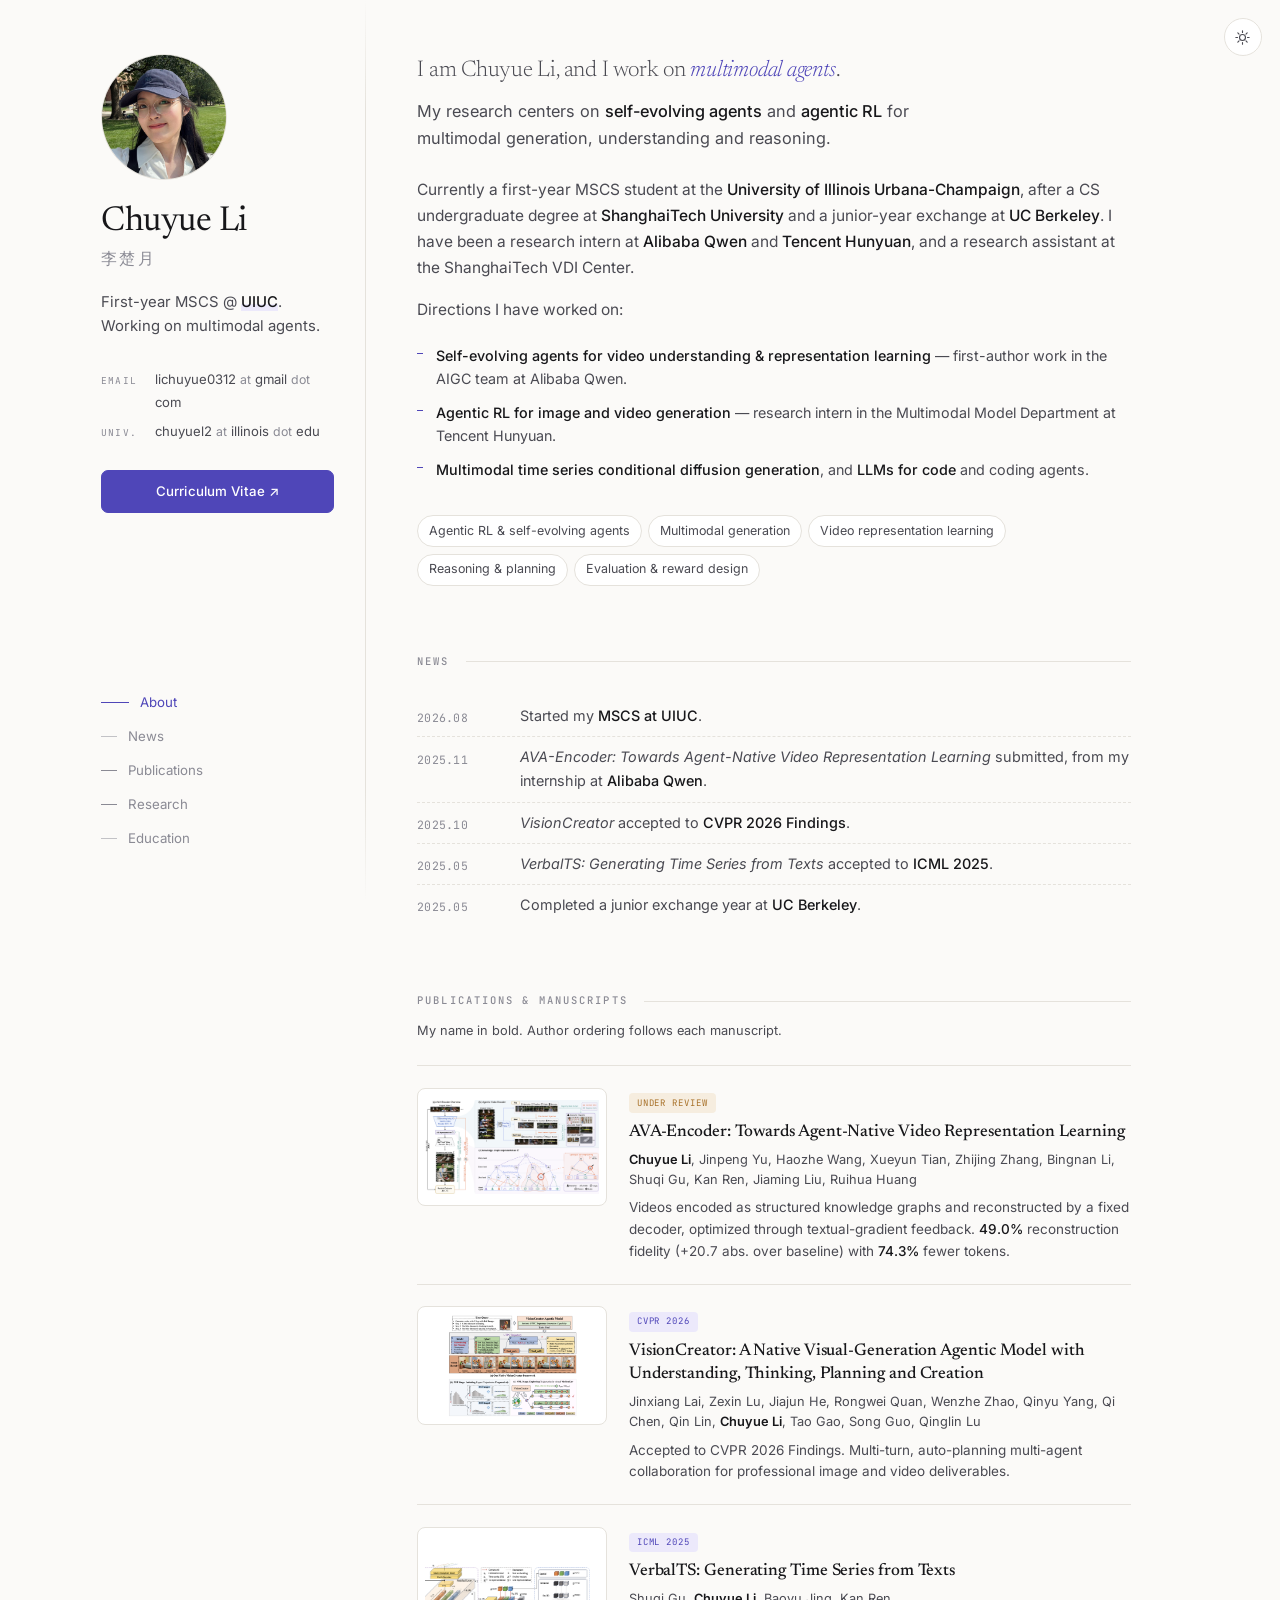
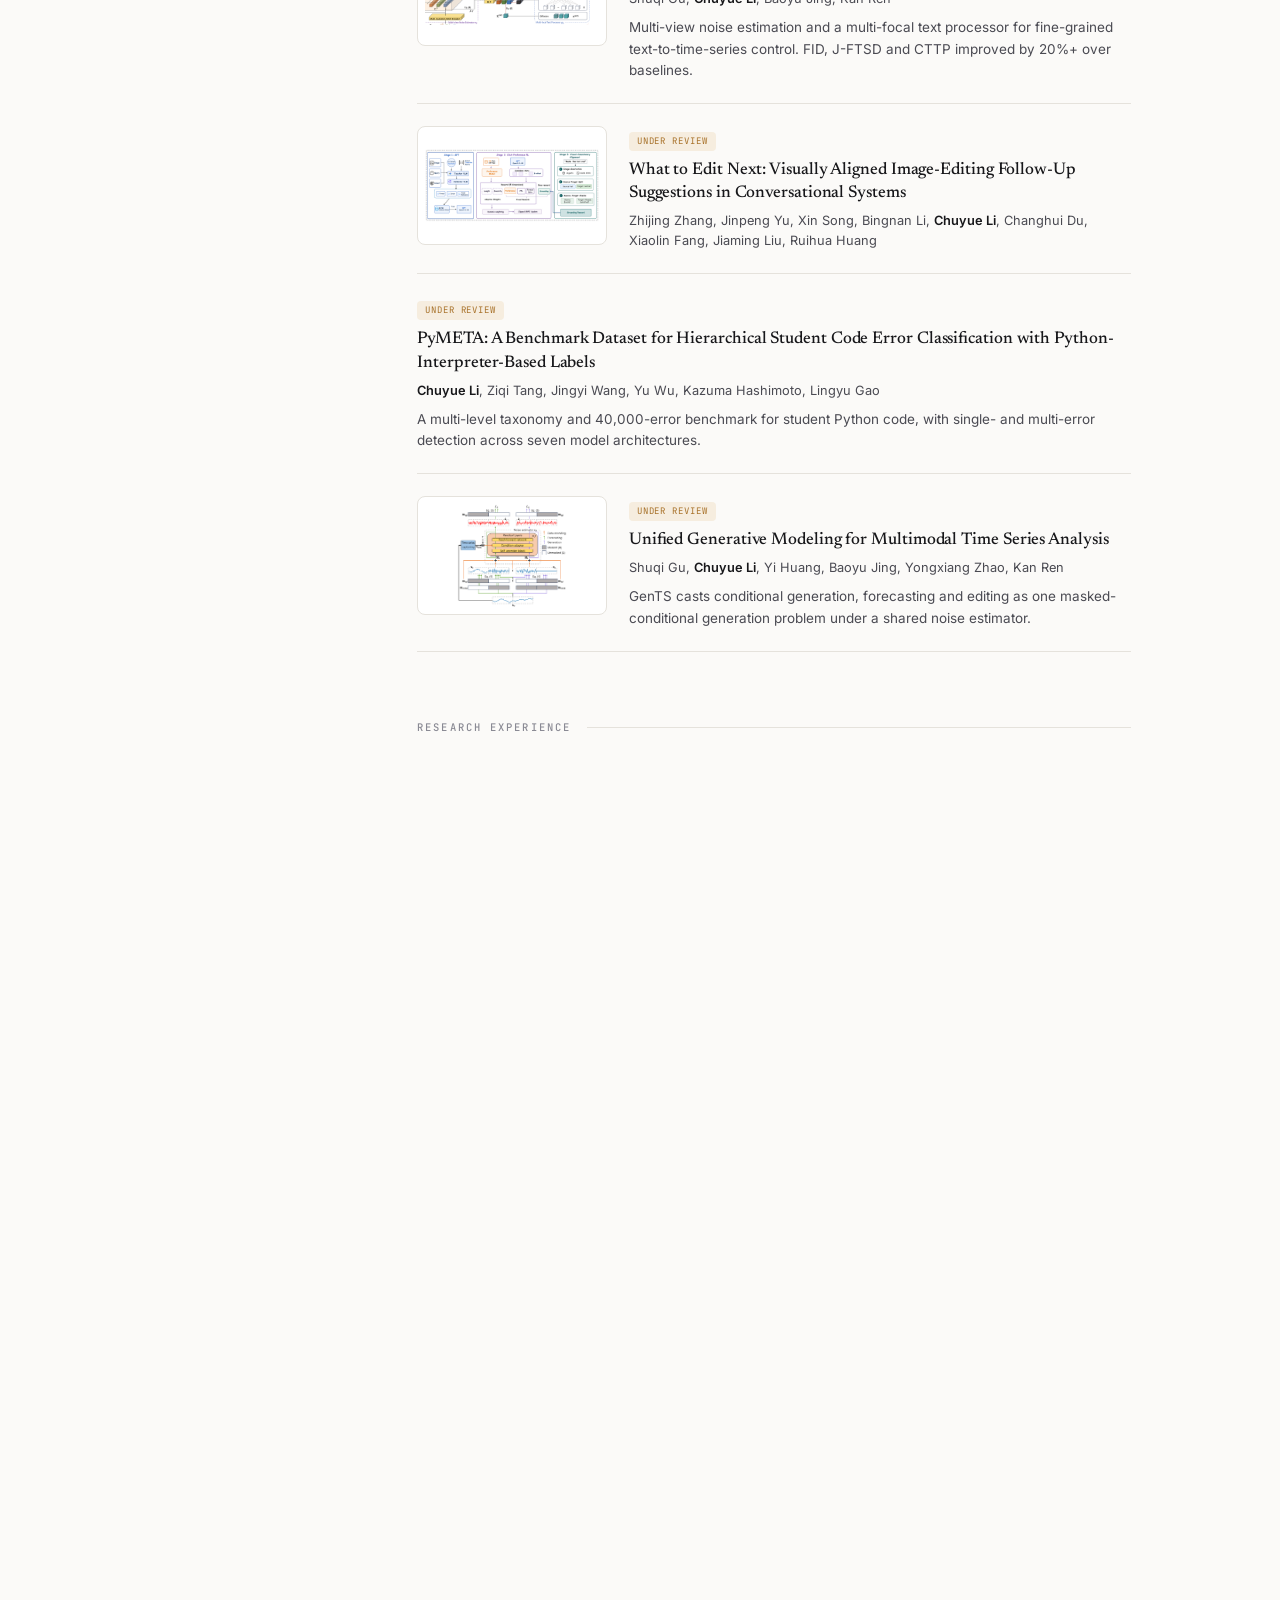
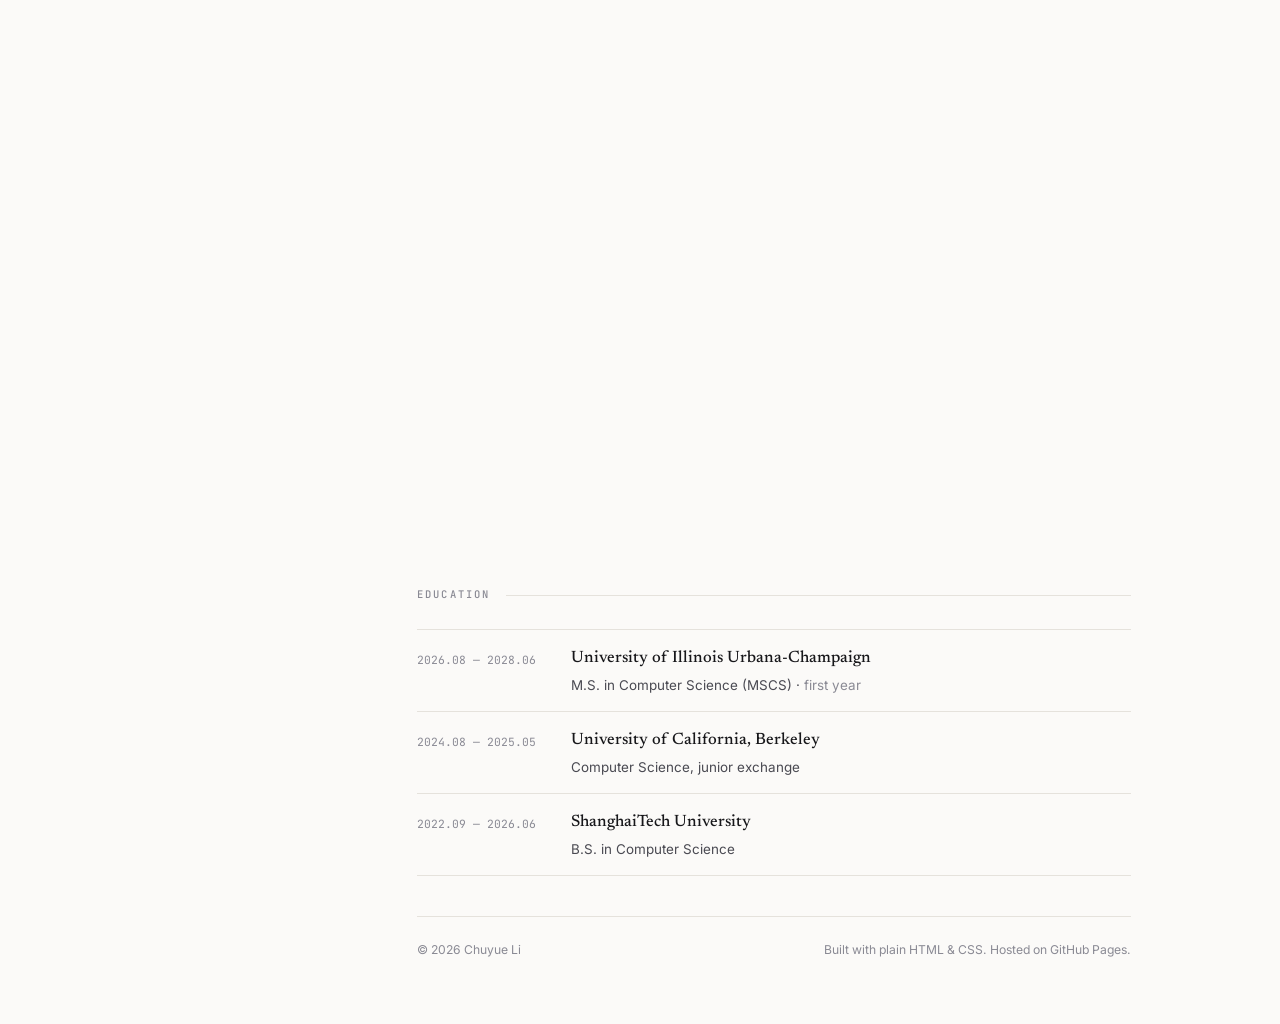
==== index.html @ 5140da46 "Reword research summary; rebuild CV without phone number" ====
<!DOCTYPE html>
<html lang="en">
<head>
<meta charset="utf-8">
<meta name="viewport" content="width=device-width, initial-scale=1">
<title>Chuyue Li</title>
<meta name="description" content="Chuyue Li — first-year MSCS at UIUC, working on multimodal agents, self-evolving agents and agentic RL.">
<meta name="author" content="Chuyue Li">
<meta property="og:title" content="Chuyue Li">
<meta property="og:description" content="First-year MSCS at UIUC. Working on multimodal agents.">
<meta property="og:type" content="website">
<link rel="preconnect" href="https://fonts.googleapis.com">
<link rel="preconnect" href="https://fonts.gstatic.com" crossorigin>
<link href="https://fonts.googleapis.com/css2?family=Newsreader:ital,opsz,wght@0,6..72,300..600;1,6..72,300..500&family=Inter:wght@300;400;500;600&family=JetBrains+Mono:wght@400;500&display=swap" rel="stylesheet">
<link rel="stylesheet" href="assets/css/style.css">
<link rel="icon" href="data:image/svg+xml,<svg xmlns='http://www.w3.org/2000/svg' viewBox='0 0 100 100'><text y='.9em' font-size='90'>◆</text></svg>">
</head>
<body>

<a class="skip" href="#main">Skip to content</a>

<button id="themeToggle" class="theme-toggle" aria-label="Toggle color theme">
  <svg viewBox="0 0 24 24" class="i-sun" aria-hidden="true"><circle cx="12" cy="12" r="4.2"/><g stroke-linecap="round"><path d="M12 2.6v2.4M12 19v2.4M21.4 12H19M5 12H2.6M18.6 5.4l-1.7 1.7M7.1 16.9l-1.7 1.7M18.6 18.6l-1.7-1.7M7.1 7.1L5.4 5.4"/></g></svg>
  <svg viewBox="0 0 24 24" class="i-moon" aria-hidden="true"><path d="M20 14.4A8.4 8.4 0 0 1 9.6 4a8.4 8.4 0 1 0 10.4 10.4z"/></svg>
</button>

<div class="shell">

  <aside class="rail">
    <div class="rail-inner">

      <div class="portrait">
        <img src="assets/img/profile.jpg" alt="Chuyue Li" width="126" height="126">
      </div>

      <h1 class="name">Chuyue&nbsp;Li</h1>
      <p class="latin">李楚月</p>

      <p class="tagline">
        First-year MSCS @ <span class="hl">UIUC</span>.<br>
        Working on multimodal agents.
      </p>

      <ul class="contact">
        <li><span class="k">Email</span><span class="v">lichuyue0312 <em>at</em> gmail <em>dot</em> com</span></li>
        <li><span class="k">Univ.</span><span class="v">chuyuel2 <em>at</em> illinois <em>dot</em> edu</span></li>
      </ul>

      <div class="links">
        <a class="btn" href="assets/files/ChuyueLi_CV.pdf" target="_blank" rel="noopener">Curriculum Vitae ↗</a>
      </div>

      <nav class="nav" aria-label="Section navigation">
        <a href="#about"><i></i>About</a>
        <a href="#news"><i></i>News</a>
        <a href="#publications"><i></i>Publications</a>
        <a href="#experience"><i></i>Research</a>
        <a href="#education"><i></i>Education</a>
      </nav>

    </div>
  </aside>

  <main id="main" class="main">

    <section id="about" class="sec">
      <p class="lede">
        I am Chuyue Li, and I work on <em>multimodal agents</em>.
      </p>
      <p class="lede-sub">
        My research centers on <strong>self-evolving agents</strong> and <strong>agentic RL</strong>
        for multimodal generation, understanding and reasoning.
      </p>
      <p>
        Currently a first-year MSCS student at the <strong>University of Illinois Urbana-Champaign</strong>,
        after a CS undergraduate degree at <strong>ShanghaiTech University</strong> and a
        junior-year exchange at <strong>UC Berkeley</strong>. I have been a research intern at
        <strong>Alibaba Qwen</strong> and <strong>Tencent Hunyuan</strong>, and a research assistant
        at the ShanghaiTech VDI Center.
      </p>
      <p>Directions I have worked on:</p>
      <ul class="past">
        <li>
          <strong>Self-evolving agents for video understanding &amp; representation learning</strong>
          — first-author work in the AIGC team at Alibaba Qwen.
        </li>
        <li>
          <strong>Agentic RL for image and video generation</strong>
          — research intern in the Multimodal Model Department at Tencent Hunyuan.
        </li>
        <li>
          <strong>Multimodal time series conditional diffusion generation</strong>, and
          <strong>LLMs for code</strong> and coding agents.
        </li>
      </ul>

      <ul class="interests">
        <li>Agentic RL &amp; self-evolving agents</li>
        <li>Multimodal generation</li>
        <li>Video representation learning</li>
        <li>Reasoning &amp; planning</li>
        <li>Evaluation &amp; reward design</li>
      </ul>
    </section>

    <section id="news" class="sec">
      <h2 class="sec-title"><span>News</span></h2>
      <ul class="news">
        <li><time>2026.08</time><p>Started my <strong>MSCS at UIUC</strong>.</p></li>
        <li><time>2025.11</time><p><em>AVA-Encoder: Towards Agent-Native Video Representation Learning</em> submitted, from my internship at <strong>Alibaba Qwen</strong>.</p></li>
        <li><time>2025.10</time><p><em>VisionCreator</em> accepted to <strong>CVPR 2026 Findings</strong>.</p></li>
        <li><time>2025.05</time><p><em>VerbalTS: Generating Time Series from Texts</em> accepted to <strong>ICML 2025</strong>.</p></li>
        <li><time>2025.05</time><p>Completed a junior exchange year at <strong>UC Berkeley</strong>.</p></li>
      </ul>
    </section>

    <section id="publications" class="sec">
      <h2 class="sec-title"><span>Publications &amp; Manuscripts</span></h2>
      <p class="sec-note">My name in bold. Author ordering follows each manuscript.</p>

      <ol class="pubs">

        <li class="pub">
          <div class="pub-fig">
            <img src="assets/img/pubs/ava-encoder.png" alt="" loading="lazy">
          </div>
          <div class="pub-body">
            <span class="pub-tag pending">Under review</span>
            <h3>AVA-Encoder: Towards Agent-Native Video Representation Learning</h3>
            <p class="authors"><b>Chuyue Li</b>, Jinpeng Yu, Haozhe Wang, Xueyun Tian, Zhijing Zhang, Bingnan Li, Shuqi Gu, Kan Ren, Jiaming Liu, Ruihua Huang</p>
            <p class="pub-note">Videos encoded as structured knowledge graphs and reconstructed by a fixed decoder, optimized through textual-gradient feedback. <strong>49.0%</strong> reconstruction fidelity (+20.7 abs. over baseline) with <strong>74.3%</strong> fewer tokens.</p>
          </div>
        </li>

        <li class="pub">
          <div class="pub-fig">
            <img src="assets/img/pubs/visioncreator.png" alt="" loading="lazy">
          </div>
          <div class="pub-body">
            <span class="pub-tag accepted">CVPR 2026</span>
            <h3>VisionCreator: A Native Visual-Generation Agentic Model with Understanding, Thinking, Planning and Creation</h3>
            <p class="authors">Jinxiang Lai, Zexin Lu, Jiajun He, Rongwei Quan, Wenzhe Zhao, Qinyu Yang, Qi Chen, Qin Lin, <b>Chuyue Li</b>, Tao Gao, Song Guo, Qinglin Lu</p>
            <p class="pub-note">Accepted to CVPR 2026 Findings. Multi-turn, auto-planning multi-agent collaboration for professional image and video deliverables.</p>
          </div>
        </li>

        <li class="pub">
          <div class="pub-fig">
            <img src="assets/img/pubs/verbalts.png" alt="" loading="lazy">
          </div>
          <div class="pub-body">
            <span class="pub-tag accepted">ICML 2025</span>
            <h3>VerbalTS: Generating Time Series from Texts</h3>
            <p class="authors">Shuqi Gu, <b>Chuyue Li</b>, Baoyu Jing, Kan Ren</p>
            <p class="pub-note">Multi-view noise estimation and a multi-focal text processor for fine-grained text-to-time-series control. FID, J-FTSD and CTTP improved by 20%+ over baselines.</p>
          </div>
        </li>

        <li class="pub">
          <div class="pub-fig">
            <img src="assets/img/pubs/what-to-edit-next.png" alt="" loading="lazy">
          </div>
          <div class="pub-body">
            <span class="pub-tag pending">Under review</span>
            <h3>What to Edit Next: Visually Aligned Image-Editing Follow-Up Suggestions in Conversational Systems</h3>
            <p class="authors">Zhijing Zhang, Jinpeng Yu, Xin Song, Bingnan Li, <b>Chuyue Li</b>, Changhui Du, Xiaolin Fang, Jiaming Liu, Ruihua Huang</p>
          </div>
        </li>

        <li class="pub no-fig">
          <div class="pub-body">
            <span class="pub-tag pending">Under review</span>
            <h3>PyMETA: A Benchmark Dataset for Hierarchical Student Code Error Classification with Python-Interpreter-Based Labels</h3>
            <p class="authors"><b>Chuyue Li</b>, Ziqi Tang, Jingyi Wang, Yu Wu, Kazuma Hashimoto, Lingyu Gao</p>
            <p class="pub-note">A multi-level taxonomy and 40,000-error benchmark for student Python code, with single- and multi-error detection across seven model architectures.</p>
          </div>
        </li>

        <li class="pub">
          <div class="pub-fig">
            <img src="assets/img/pubs/gents.png" alt="" loading="lazy">
          </div>
          <div class="pub-body">
            <span class="pub-tag pending">Under review</span>
            <h3>Unified Generative Modeling for Multimodal Time Series Analysis</h3>
            <p class="authors">Shuqi Gu, <b>Chuyue Li</b>, Yi Huang, Baoyu Jing, Yongxiang Zhao, Kan Ren</p>
            <p class="pub-note">GenTS casts conditional generation, forecasting and editing as one masked-conditional generation problem under a shared noise estimator.</p>
          </div>
        </li>

      </ol>
    </section>

    <section id="experience" class="sec">
      <h2 class="sec-title"><span>Research Experience</span></h2>

      <ol class="timeline">

        <li class="item">
          <div class="item-meta">
            <span class="date">2025.06 — 2025.11</span>
            <span class="place">Alibaba Qwen</span>
            <span class="role">Research Intern</span>
          </div>
          <div class="item-body">
            <h3>Self-Evolving Agent for Video Understanding and Representation Learning</h3>
            <p class="sub">Visual Technology Dept., AIGC Team · Mentors: Jingpeng Yu, Jiaming Liu</p>
            <ul>
              <li>Pioneered <strong>agentic video auto-encoding</strong>: videos are represented as a structured knowledge graph, encoded by an agent and reconstructed by a fixed decoder, with the whole system optimized by textual-gradient feedback on reconstruction consistency.</li>
              <li>Designed a <strong>hierarchical agentic encoder</strong> and a dual-loop optimizer — an outer loop with an anti-forgetting gate for transferable encoding policies, an inner loop with an anti-degradation gate for test-time KG refinement.</li>
              <li>Reached SOTA reconstruction fidelity (49.0%, +20.7 absolute); the self-learned policy beat the human-tuned one (45.8% vs. 44.4%) while cutting tokens by 74.3% (shot) and 70.1% (keyframe).</li>
            </ul>
          </div>
        </li>

        <li class="item">
          <div class="item-meta">
            <span class="date">2025.06 — 2025.11</span>
            <span class="place">Tencent Hunyuan</span>
            <span class="role">Research Intern</span>
          </div>
          <div class="item-body">
            <h3>Multi-level Auto-Planning Interactive Visual Generative Agent</h3>
            <p class="sub">Multimodal Model Dept., Visual Agent Team · Mentor: Rongwei Quan</p>
            <ul>
              <li>Built a multi-turn interactive, auto-planning, multi-agent collaboration system producing professional-grade image and video deliverables.</li>
              <li>Implemented intent recognition, hierarchical planning, multimodal understanding, self-reflection, multimodal deep search, RAG and fine-grained selection among similar tools.</li>
              <li>Independently led the <strong>automatic evaluation system and reward design</strong> for long-trajectory planning, tool invocation and non-verifiable visual outputs.</li>
            </ul>
          </div>
        </li>

        <li class="item">
          <div class="item-meta">
            <span class="date">2025.02 — 2025.08</span>
            <span class="place">Circle Cat Research</span>
            <span class="role">Research Intern</span>
          </div>
          <div class="item-body">
            <h3>LLMs for Multi-level Coding Error Classification</h3>
            <p class="sub">Supervisors: Kazuma Hashimoto, Lingyu Gao</p>
            <ul>
              <li>Designed a fine-grained, multi-level taxonomy of Python error types for web-based online compilers, and built a benchmark over <strong>40,000 real-world errors</strong> covering single- and multi-error cases.</li>
              <li>Improved multi-level detection through fine-tuning and prompting, leveraging real error patterns and unstructured debugging logs.</li>
              <li>Analyzed bias, capability limits and confidence across seven model architectures under increasing error granularity.</li>
            </ul>
          </div>
        </li>

        <li class="item">
          <div class="item-meta">
            <span class="date">2024.06 — 2025.03</span>
            <span class="place">ShanghaiTech · VDI Center</span>
            <span class="role">Research Assistant</span>
          </div>
          <div class="item-body">
            <h3>Multimodal Time Series Conditional Generation from Unstructured Text</h3>
            <p class="sub">Supervisor: Kan Ren · <em>ICML 2025</em></p>
            <ul>
              <li>Designed a framework for finer-grained cross-modal semantic alignment and control when generating time series from unstructured text.</li>
              <li>Built a multi-view noise estimator (temporal, spatial, diffusion) and a multi-focal text processor with learnable anchor vectors and reprogramming-based alignment.</li>
              <li>Proposed the CTTP model and score; improved FID, J-FTSD and CTTP by 20%+ over baselines.</li>
            </ul>
          </div>
        </li>

        <li class="item">
          <div class="item-meta">
            <span class="date">2025.01 — 2025.05</span>
            <span class="place">ShanghaiTech · VDI Center</span>
            <span class="role">Research Assistant</span>
          </div>
          <div class="item-body">
            <h3>Unified Model for Multimodal Time Series Generation, Prediction and Editing</h3>
            <p class="sub">Supervisor: Kan Ren</p>
            <ul>
              <li>Proposed <strong>GenTS</strong>, unifying conditional generation, forecasting and editing as a single masked-conditional generation problem.</li>
              <li>Designed a unified noise estimator for cross-task generative capability and adaptive multimodal modeling.</li>
              <li>Introduced domain-agnostic automated time series captioning from statistical and morphological features, addressing the scarcity of paired multimodal data.</li>
            </ul>
          </div>
        </li>

      </ol>
    </section>

    <section id="education" class="sec">
      <h2 class="sec-title"><span>Education</span></h2>
      <ul class="edu">
        <li>
          <div class="edu-when">2026.08 — 2028.06</div>
          <div class="edu-what">
            <h3>University of Illinois Urbana-Champaign</h3>
            <p>M.S. in Computer Science (MSCS) · <span class="muted">first year</span></p>
          </div>
        </li>
        <li>
          <div class="edu-when">2024.08 — 2025.05</div>
          <div class="edu-what">
            <h3>University of California, Berkeley</h3>
            <p>Computer Science, junior exchange</p>
          </div>
        </li>
        <li>
          <div class="edu-when">2022.09 — 2026.06</div>
          <div class="edu-what">
            <h3>ShanghaiTech University</h3>
            <p>B.S. in Computer Science</p>
          </div>
        </li>
      </ul>
    </section>

    <footer class="foot">
      <p>© <span id="year">2026</span> Chuyue Li</p>
      <p class="foot-note">Built with plain HTML &amp; CSS. Hosted on GitHub Pages.</p>
    </footer>

  </main>
</div>

<script src="assets/js/main.js"></script>
</body>
</html>
---- assets/css/style.css ----
:root{
  --paper:      #fbfaf8;
  --paper-2:    #f4f2ee;
  --card:       #ffffff;
  --ink:        #17171a;
  --ink-2:      #4a4a52;
  --ink-3:      #8a8a94;
  --line:       #e5e2dc;
  --accent:     #4f46b8;
  --accent-2:   #6f66d6;
  --accent-soft:#ece9fb;
  --amber:      #a8722a;
  --amber-soft: #f6eddf;

  --serif: "Newsreader", ui-serif, Georgia, "Times New Roman", serif;
  --sans:  "Inter", -apple-system, BlinkMacSystemFont, "Segoe UI", Helvetica, Arial, sans-serif;
  --mono:  "JetBrains Mono", ui-monospace, SFMono-Regular, Menlo, monospace;

  --rail-w: 316px;
  --pad:    clamp(1.4rem, 4vw, 3.6rem);
  --maxw:   720px;
}

html[data-theme="dark"]{
  --paper:      #101013;
  --paper-2:    #17171b;
  --card:       #17171b;
  --ink:        #eceaf2;
  --ink-2:      #a7a5b2;
  --ink-3:      #6e6c7a;
  --line:       #26262e;
  --accent:     #9d95f5;
  --accent-2:   #b4adfa;
  --accent-soft:#1e1b33;
  --amber:      #d9a464;
  --amber-soft: #2a2118;
}

*,*::before,*::after{ box-sizing:border-box; }

html{ scroll-behavior:smooth; scroll-padding-top:2rem; }
@media (prefers-reduced-motion:reduce){ html{scroll-behavior:auto;} }

body{
  margin:0;
  background:var(--paper);
  color:var(--ink);
  font-family:var(--sans);
  font-size:15.5px;
  line-height:1.68;
  -webkit-font-smoothing:antialiased;
  font-feature-settings:"kern","liga";
  transition:background .35s ease, color .35s ease;
}

a{ color:inherit; text-decoration:none; }

.skip{
  position:absolute; left:-9999px; top:0; padding:.6rem 1rem;
  background:var(--accent); color:#fff; z-index:99;
}
.skip:focus{ left:0; }

::selection{ background:var(--accent); color:#fff; }

.theme-toggle{
  position:fixed; top:1.15rem; right:1.15rem; z-index:50;
  width:38px; height:38px; padding:0;
  display:grid; place-items:center;
  border:1px solid var(--line); border-radius:50%;
  background:var(--card); color:var(--ink-2);
  cursor:pointer;
  transition:border-color .2s, color .2s, transform .2s;
}
.theme-toggle:hover{ color:var(--accent); border-color:var(--accent); transform:rotate(-15deg); }
.theme-toggle svg{ width:17px; height:17px; fill:none; stroke:currentColor; stroke-width:1.6; }
.theme-toggle .i-moon{ display:none; }
html[data-theme="dark"] .theme-toggle .i-sun{ display:none; }
html[data-theme="dark"] .theme-toggle .i-moon{ display:block; }

.shell{
  display:grid;
  grid-template-columns:var(--rail-w) minmax(0,1fr);
  max-width:1180px;
  margin:0 auto;
}

.rail{ position:relative; }
.rail-inner{
  position:sticky; top:0;
  padding:clamp(2.6rem,6vh,4.4rem) 2rem clamp(2rem,5vh,3rem) var(--pad);
  min-height:100vh;
  display:flex; flex-direction:column;
}
.rail-inner::after{
  content:""; position:absolute; top:0; right:0; width:1px; height:100%;
  background:linear-gradient(180deg,transparent,var(--line) 12%,var(--line) 88%,transparent);
}

.main{
  padding:clamp(2.6rem,6vh,4.4rem) var(--pad) 4rem clamp(1.8rem,4vw,3.2rem);
  max-width:calc(var(--maxw) + 6rem);
}

.portrait{
  width:126px; height:126px; border-radius:50%;
  background:var(--paper-2);
  border:1px solid var(--line);
  display:grid; place-items:center;
  overflow:hidden;
  margin-bottom:1.5rem;
  position:relative;
}
.portrait::before{
  content:""; position:absolute; inset:-1px; border-radius:50%;
  background:conic-gradient(from 210deg, var(--accent-soft), transparent 45%, var(--amber-soft) 70%, transparent);
  opacity:.75;
}
.portrait img{ width:100%; height:100%; object-fit:cover; position:relative; z-index:2; }
.portrait-hint{
  position:relative; z-index:2;
  font-family:var(--mono); font-size:10px; letter-spacing:.16em;
  text-transform:uppercase; color:var(--ink-3);
}

.name{
  font-family:var(--serif);
  font-weight:400;
  font-size:2.15rem;
  line-height:1.1;
  letter-spacing:-.015em;
  margin:0;
}
.latin{
  font-family:var(--serif);
  font-size:1rem; color:var(--ink-3);
  margin:.3rem 0 1.1rem;
  letter-spacing:.14em;
}
.tagline{
  margin:0 0 1.6rem;
  font-size:.93rem; line-height:1.6; color:var(--ink-2);
}
.hl{ color:var(--ink); font-weight:500; box-shadow:inset 0 -.45em 0 var(--accent-soft); }

.contact{ list-style:none; margin:0 0 1.5rem; padding:0; font-size:.82rem; }
.contact li{ display:flex; gap:.6rem; align-items:baseline; padding:.22rem 0; }
.contact .k{
  font-family:var(--mono); font-size:9.5px; letter-spacing:.12em;
  text-transform:uppercase; color:var(--ink-3);
  min-width:44px; flex:none;
}
.contact a{ color:var(--ink-2); border-bottom:1px solid transparent; word-break:break-all; }
.contact a:hover{ color:var(--accent); border-color:var(--accent); }
.contact .v{ color:var(--ink-2); }
.contact .v em{ font-style:normal; color:var(--ink-3); font-size:.94em; }

.links{ margin-bottom:2.2rem; }
.btn{
  display:block; text-align:center;
  padding:.6rem 1rem; border-radius:7px;
  font-size:.83rem; font-weight:500; letter-spacing:.01em;
  background:var(--accent); color:#fff;
  border:1px solid var(--accent);
  transition:background .2s, transform .2s, box-shadow .2s;
}
html[data-theme="dark"] .btn{ color:#14121f; }
.btn:hover{ background:var(--accent-2); border-color:var(--accent-2); transform:translateY(-1px); }
.btn-row{ display:grid; grid-template-columns:1fr 1fr; gap:.5rem; margin-top:.5rem; }
.btn.ghost{
  background:transparent; color:var(--ink-2);
  border:1px solid var(--line);
}
.btn.ghost:hover{ color:var(--accent); border-color:var(--accent); background:transparent; }

.nav{ display:flex; flex-direction:column; gap:.05rem; margin-top:auto; }
.nav a{
  display:flex; align-items:center; gap:.7rem;
  padding:.34rem 0;
  font-size:.83rem; color:var(--ink-3);
  transition:color .2s;
}
.nav i{
  display:block; width:16px; height:1px; flex:none;
  background:var(--ink-3); opacity:.5;
  transition:width .25s ease, background .2s, opacity .2s;
}
.nav a:hover{ color:var(--ink); }
.nav a.active{ color:var(--accent); }
.nav a.active i{ width:28px; background:var(--accent); opacity:1; }

.sec{ margin-bottom:4.2rem; }
.sec:last-of-type{ margin-bottom:2.5rem; }

.sec-title{
  font-family:var(--mono);
  font-size:10.5px; font-weight:500;
  letter-spacing:.2em; text-transform:uppercase;
  color:var(--ink-3);
  margin:0 0 1.6rem;
  display:flex; align-items:center; gap:1rem;
}
.sec-title::after{
  content:""; flex:1; height:1px; background:var(--line);
}
.sec-note{ font-size:.8rem; color:var(--ink-3); margin:-1rem 0 1.5rem; }

.lede{
  font-family:var(--serif);
  font-size:1.42rem; line-height:1.5; font-weight:300;
  letter-spacing:-.01em;
  margin:0 0 1.5rem;
  color:var(--ink);
}
.lede em{ font-style:italic; color:var(--accent); }

.lede-sub{
  font-size:1.02rem; line-height:1.62;
  margin:-.85rem 0 1.6rem;
  color:var(--ink-2);
  max-width:34em;
}
.lede-sub strong{ color:var(--ink); font-weight:500; }

.past{ list-style:none; margin:.4rem 0 0; padding:0; }
.past li{
  position:relative;
  padding:.34rem 0 .34rem 1.15rem;
  font-size:.895rem; line-height:1.62; color:var(--ink-2);
}
.past li::before{
  content:""; position:absolute; left:0; top:1.02em;
  width:6px; height:1px; background:var(--accent);
}
.past strong{ color:var(--ink); font-weight:500; }

.main p{ color:var(--ink-2); }
.main p strong{ color:var(--ink); font-weight:500; }
.main a:not(.btn){ color:var(--accent); border-bottom:1px solid transparent; }
.main a:not(.btn):hover{ border-color:var(--accent); }

.interests{
  list-style:none; padding:0; margin:1.8rem 0 0;
  display:flex; flex-wrap:wrap; gap:.4rem;
}
.interests li{
  font-size:.78rem; color:var(--ink-2);
  padding:.28rem .68rem;
  border:1px solid var(--line); border-radius:100px;
  background:var(--card);
}

.news{ list-style:none; margin:0; padding:0; }
.news li{
  display:grid; grid-template-columns:5.4rem 1fr;
  gap:1rem; padding:.5rem 0;
  border-bottom:1px dashed var(--line);
}
.news li:last-child{ border-bottom:0; }
.news time{
  font-family:var(--mono); font-size:.72rem; color:var(--ink-3);
  padding-top:.28rem; letter-spacing:.02em;
}
.news p{ margin:0; font-size:.9rem; }

.pubs{ list-style:none; margin:0; padding:0; }
.pub{
  display:grid; grid-template-columns:190px minmax(0,1fr); gap:1.35rem;
  align-items:start;
  padding:1.35rem 0;
  border-top:1px solid var(--line);
}
.pub:last-child{ border-bottom:1px solid var(--line); }
.pub.no-fig{ grid-template-columns:1fr; }

.pub-fig{
  aspect-ratio:16/10;
  border-radius:8px;
  overflow:hidden;
  background:#fff;
  border:1px solid var(--line);
  padding:7px;
}
.pub-fig img{
  width:100%; height:100%;
  object-fit:contain;
  display:block;
}

.pub-tag{
  display:inline-block;
  font-family:var(--mono); font-size:9px; line-height:1;
  letter-spacing:.1em; text-transform:uppercase;
  padding:.32rem .5rem; border-radius:4px;
  margin-bottom:.5rem;
}
.pub-tag.accepted{ background:var(--accent-soft); color:var(--accent); }
.pub-tag.pending{ background:var(--amber-soft);  color:var(--amber);  }

.pub h3{
  font-family:var(--serif);
  font-size:1.06rem; font-weight:500; line-height:1.38;
  margin:0 0 .35rem; color:var(--ink);
  letter-spacing:-.005em;
}
.authors{ margin:0; font-size:.8rem; color:var(--ink-3); line-height:1.55; }
.authors b{ color:var(--ink); font-weight:600; }
.pub-note{ margin:.5rem 0 0; font-size:.845rem; line-height:1.6; }

.timeline{ list-style:none; margin:0; padding:0; }
.item{
  position:relative;
  padding:0 0 2.2rem 1.5rem;
  border-left:1px solid var(--line);
}
.item:last-child{ padding-bottom:.4rem; border-left-color:transparent; }
.item::before{
  content:""; position:absolute; left:-4.5px; top:.5rem;
  width:8px; height:8px; border-radius:50%;
  background:var(--paper); border:1.5px solid var(--accent);
}
.item-meta{ display:flex; flex-wrap:wrap; align-items:baseline; gap:.55rem; margin-bottom:.35rem; }
.item-meta .date{
  font-family:var(--mono); font-size:.7rem; color:var(--ink-3); letter-spacing:.02em;
}
.item-meta .place{ font-size:.86rem; font-weight:600; color:var(--ink); }
.item-meta .role{
  font-size:.68rem; letter-spacing:.06em; text-transform:uppercase;
  color:var(--accent); background:var(--accent-soft);
  padding:.1rem .45rem; border-radius:4px;
}
.item h3{
  font-family:var(--serif); font-weight:500;
  font-size:1.02rem; line-height:1.4; margin:0 0 .2rem; color:var(--ink);
}
.item .sub{ margin:0 0 .6rem; font-size:.78rem; color:var(--ink-3); }
.item ul{ margin:0; padding-left:1.05rem; }
.item li{ font-size:.855rem; color:var(--ink-2); margin-bottom:.4rem; line-height:1.62; }
.item li::marker{ color:var(--ink-3); }

.edu{ list-style:none; margin:0; padding:0; }
.edu li{
  display:grid; grid-template-columns:8.6rem 1fr; gap:1rem;
  padding:.9rem 0; border-bottom:1px solid var(--line);
}
.edu li:first-child{ border-top:1px solid var(--line); }
.edu-when{ font-family:var(--mono); font-size:.71rem; color:var(--ink-3); padding-top:.32rem; }
.edu-what h3{
  font-family:var(--serif); font-weight:500; font-size:1.03rem;
  margin:0 0 .12rem; color:var(--ink);
}
.edu-what p{ margin:0; font-size:.84rem; }
.muted{ color:var(--ink-3); }

.skills{ display:grid; gap:1.4rem; }
.skill-group h3{
  font-family:var(--mono); font-size:9.5px; font-weight:500;
  letter-spacing:.16em; text-transform:uppercase;
  color:var(--ink-3); margin:0 0 .55rem;
}
.chips{ display:flex; flex-wrap:wrap; gap:.35rem; margin:0; }
.chips span{
  font-size:.775rem; color:var(--ink-2);
  padding:.2rem .58rem; border-radius:5px;
  background:var(--paper-2); border:1px solid var(--line);
}

.foot{
  border-top:1px solid var(--line);
  padding-top:1.4rem;
  display:flex; justify-content:space-between; flex-wrap:wrap; gap:.5rem;
}
.foot p{ margin:0; font-size:.76rem; color:var(--ink-3); }

@media (max-width:900px){
  .shell{ grid-template-columns:1fr; }
  .pub{ grid-template-columns:160px minmax(0,1fr); gap:1.1rem; }
  .rail-inner{
    position:static; min-height:0;
    padding:3.2rem var(--pad) 1.8rem;
  }
  .rail-inner::after{
    top:auto; bottom:0; right:auto; left:var(--pad);
    width:calc(100% - 2*var(--pad)); height:1px;
    background:var(--line);
  }
  .main{ padding:2.4rem var(--pad) 3rem; max-width:none; }
  .nav{ flex-direction:row; flex-wrap:wrap; gap:.2rem 1.1rem; margin-top:1.6rem; }
  .nav i{ display:none; }
  .nav a.active{ text-decoration:underline; text-underline-offset:4px; }
  .links{ margin-bottom:0; }
  .btn{ display:inline-block; }
  .name{ font-size:2rem; }
}

@media (max-width:540px){
  .news li{ grid-template-columns:1fr; gap:.1rem; }
  .news time{ padding-top:0; }
  .pub{ grid-template-columns:1fr; gap:.85rem; }
  .pub-fig{ aspect-ratio:16/8; }
  .edu li{ grid-template-columns:1fr; gap:.15rem; }
  .edu-when{ padding-top:0; }
  .lede{ font-size:1.22rem; }
}

@media print{
  .theme-toggle,.nav,.links,.skip{ display:none; }
  .shell{ display:block; }
  body{ background:#fff; color:#000; }
}
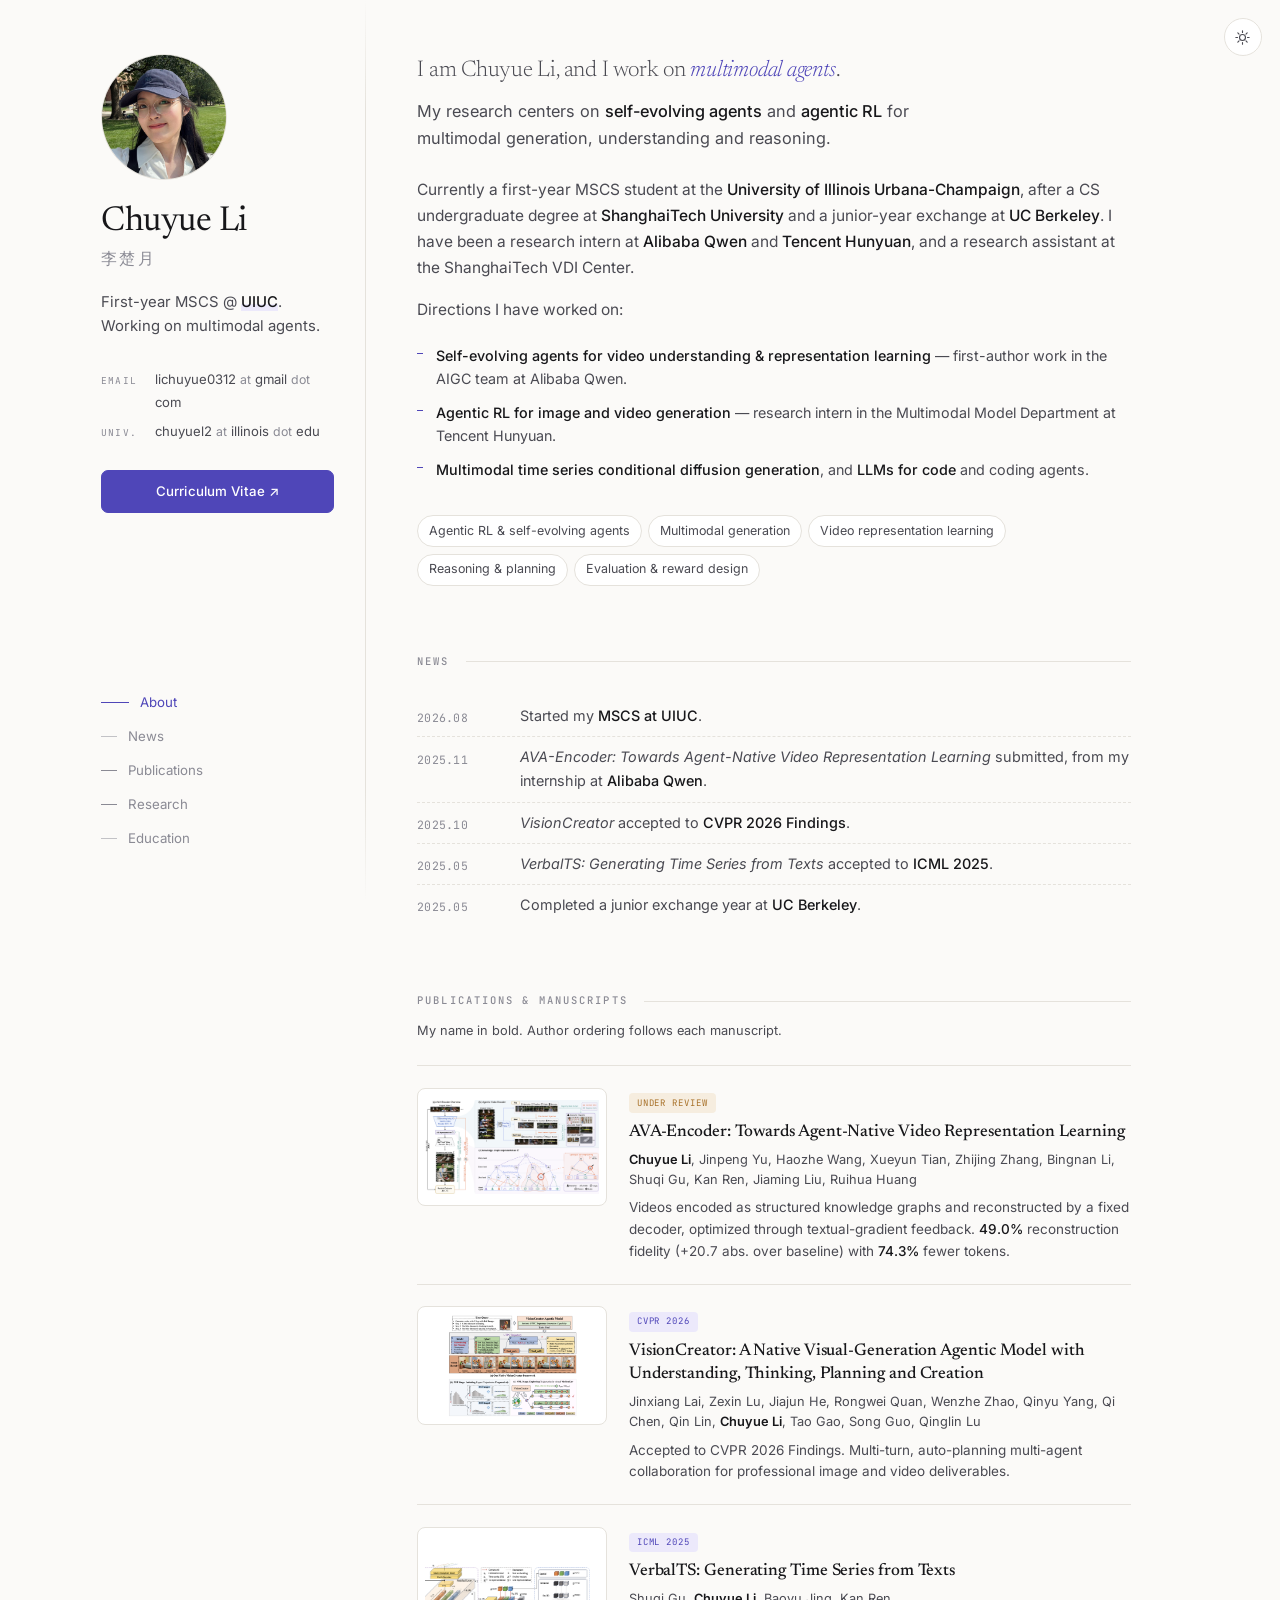
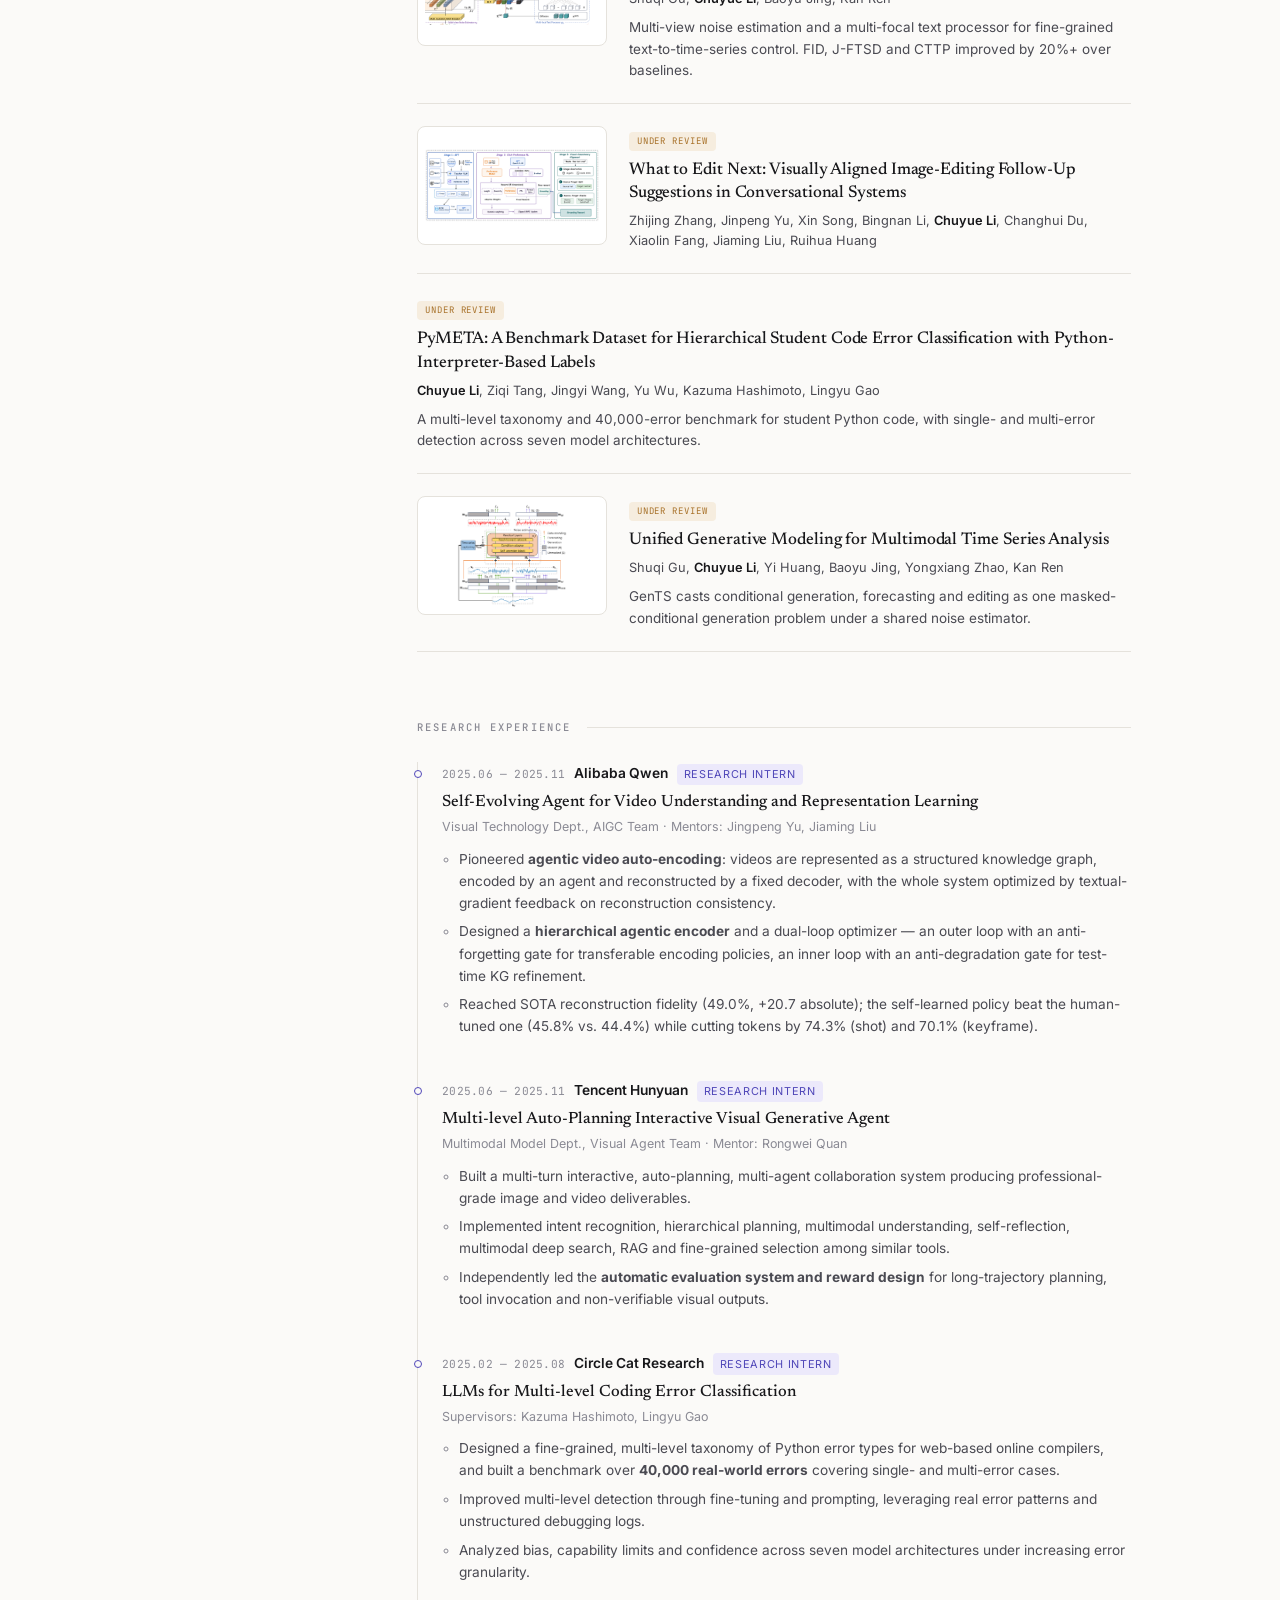
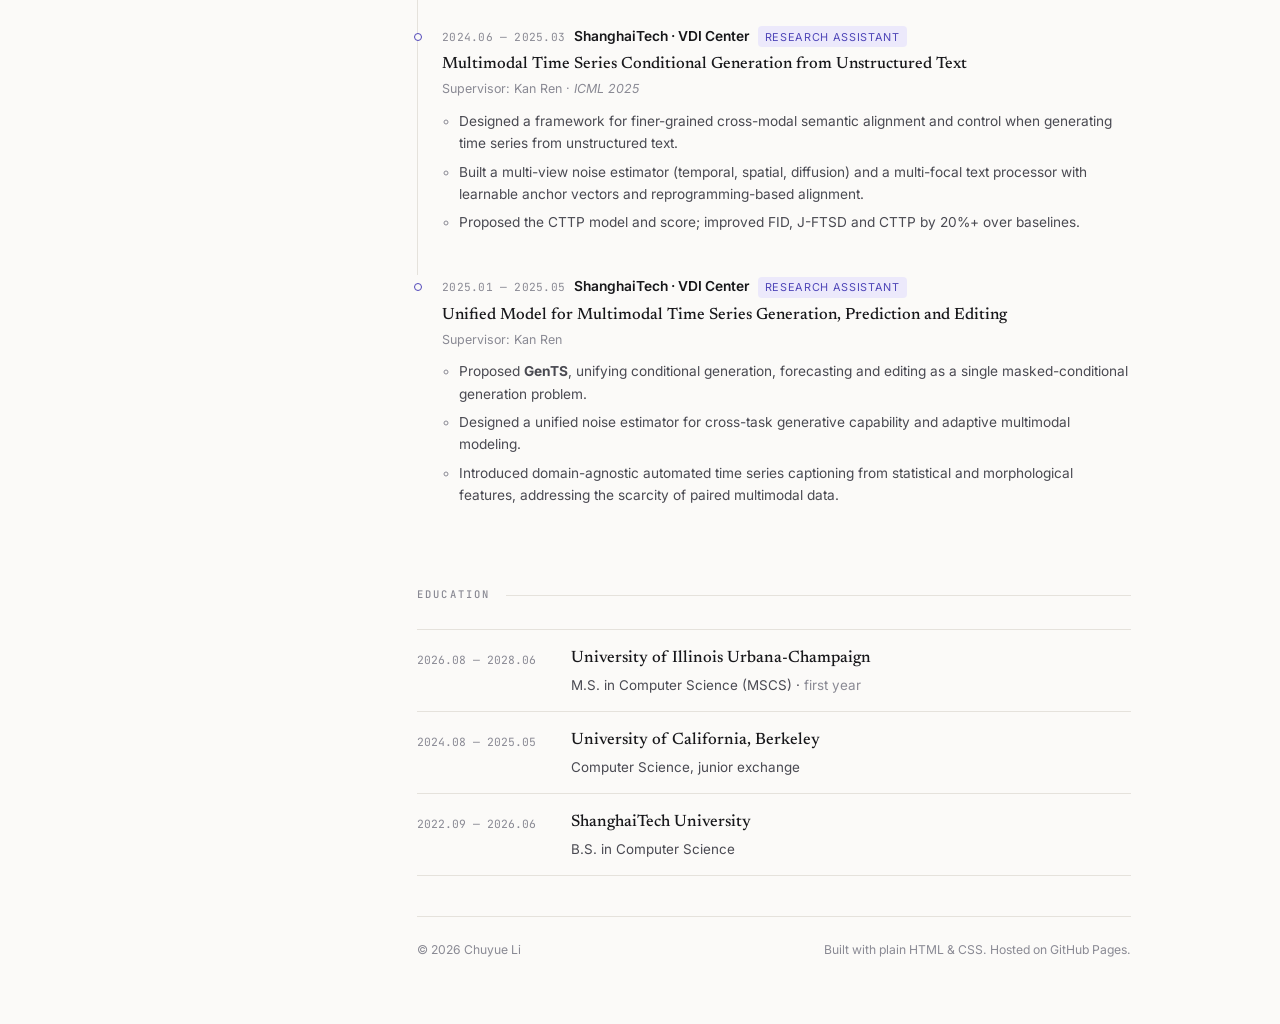
==== commit 8eac2079: "Add canonical URL, structured data and sitemap for search indexing Co-Authored-By: Claude Opus 5 (1M" ====
--- a/index.html
+++ b/index.html
@@ -3,12 +3,31 @@
 <head>
 <meta charset="utf-8">
 <meta name="viewport" content="width=device-width, initial-scale=1">
-<title>Chuyue Li</title>
+<title>Chuyue Li (李楚月) · UIUC</title>
 <meta name="description" content="Chuyue Li — first-year MSCS at UIUC, working on multimodal agents, self-evolving agents and agentic RL.">
 <meta name="author" content="Chuyue Li">
 <meta property="og:title" content="Chuyue Li">
 <meta property="og:description" content="First-year MSCS at UIUC. Working on multimodal agents.">
 <meta property="og:type" content="website">
+<meta property="og:url" content="https://hbdyw.github.io/Chuyue_Li/">
+<meta property="og:image" content="https://hbdyw.github.io/Chuyue_Li/assets/img/profile.jpg">
+<link rel="canonical" href="https://hbdyw.github.io/Chuyue_Li/">
+<script type="application/ld+json">
+{
+  "@context": "https://schema.org",
+  "@type": "Person",
+  "name": "Chuyue Li",
+  "alternateName": "李楚月",
+  "url": "https://hbdyw.github.io/Chuyue_Li/",
+  "image": "https://hbdyw.github.io/Chuyue_Li/assets/img/profile.jpg",
+  "affiliation": { "@type": "CollegeOrUniversity", "name": "University of Illinois Urbana-Champaign" },
+  "alumniOf": [
+    { "@type": "CollegeOrUniversity", "name": "ShanghaiTech University" },
+    { "@type": "CollegeOrUniversity", "name": "University of California, Berkeley" }
+  ],
+  "knowsAbout": ["Multimodal agents", "Self-evolving agents", "Agentic reinforcement learning", "Multimodal generation"]
+}
+</script>
 <link rel="preconnect" href="https://fonts.googleapis.com">
 <link rel="preconnect" href="https://fonts.gstatic.com" crossorigin>
 <link href="https://fonts.googleapis.com/css2?family=Newsreader:ital,opsz,wght@0,6..72,300..600;1,6..72,300..500&family=Inter:wght@300;400;500;600&family=JetBrains+Mono:wght@400;500&display=swap" rel="stylesheet">
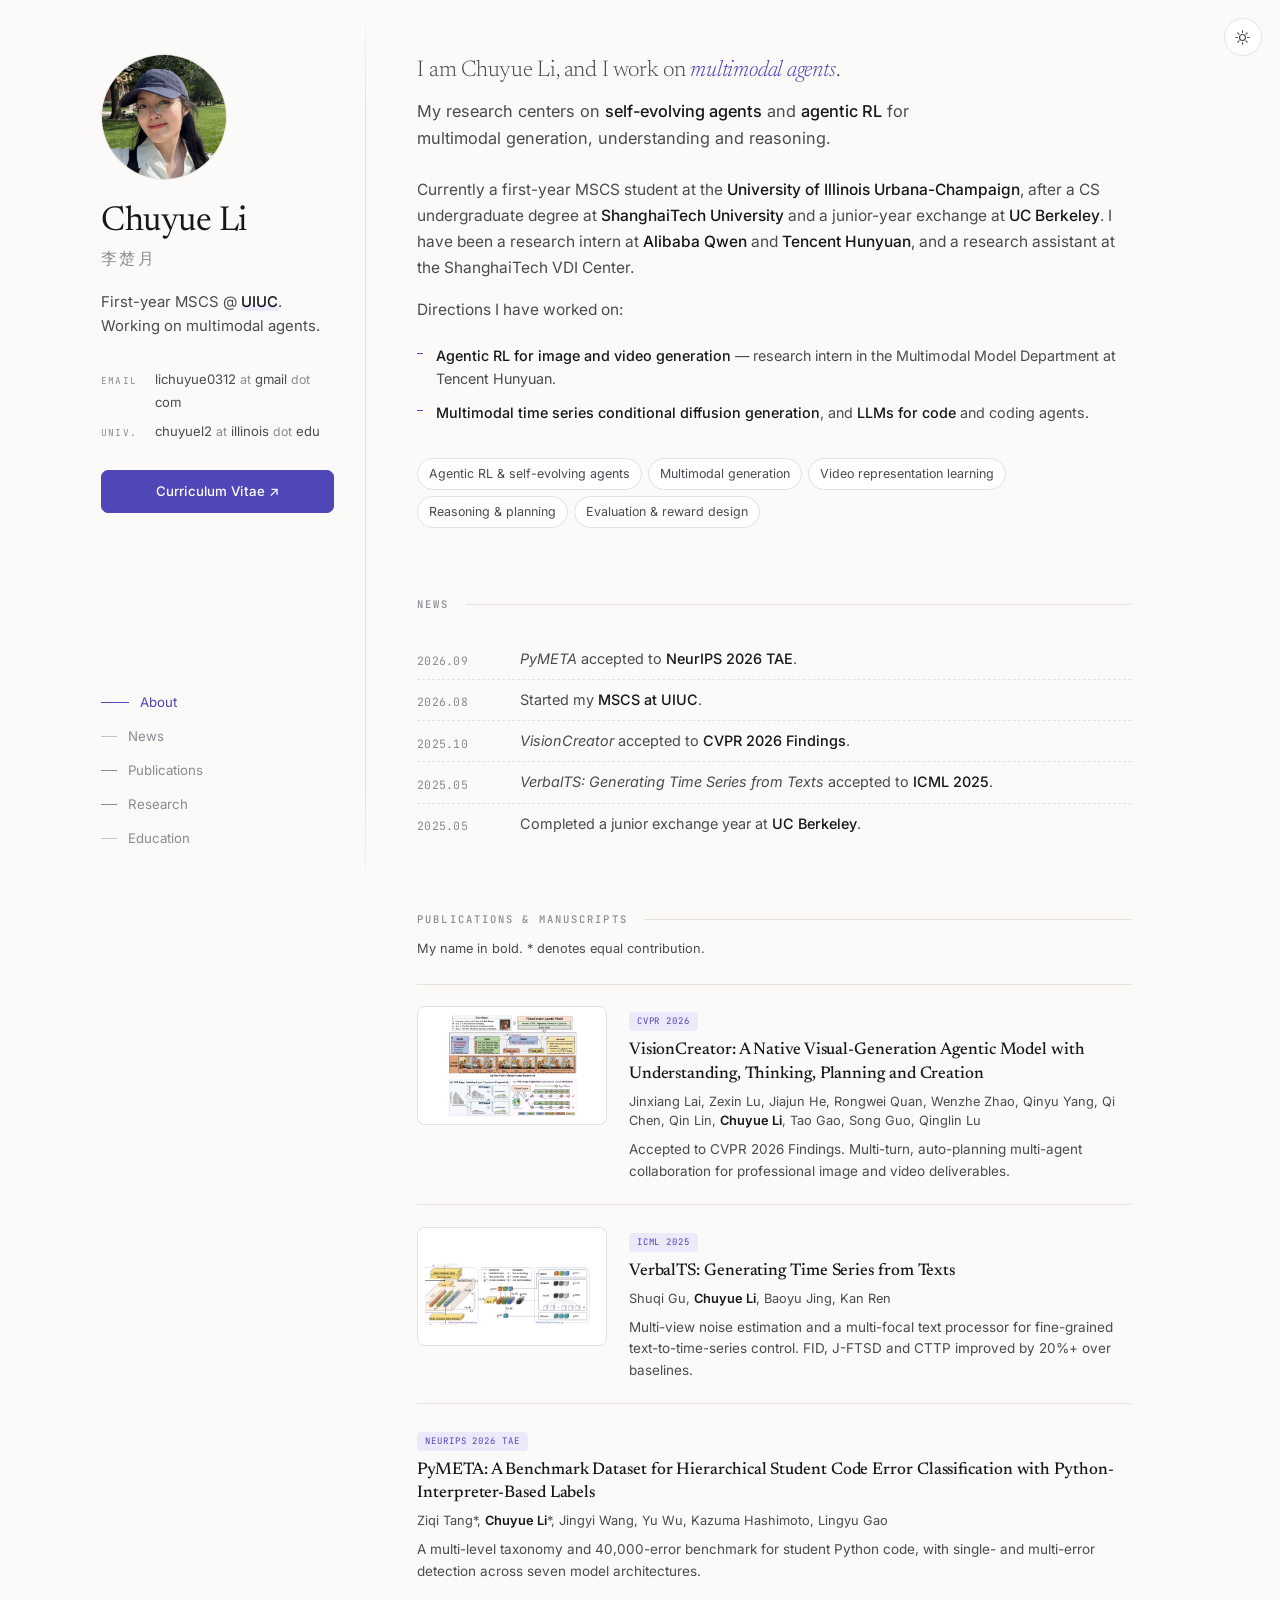
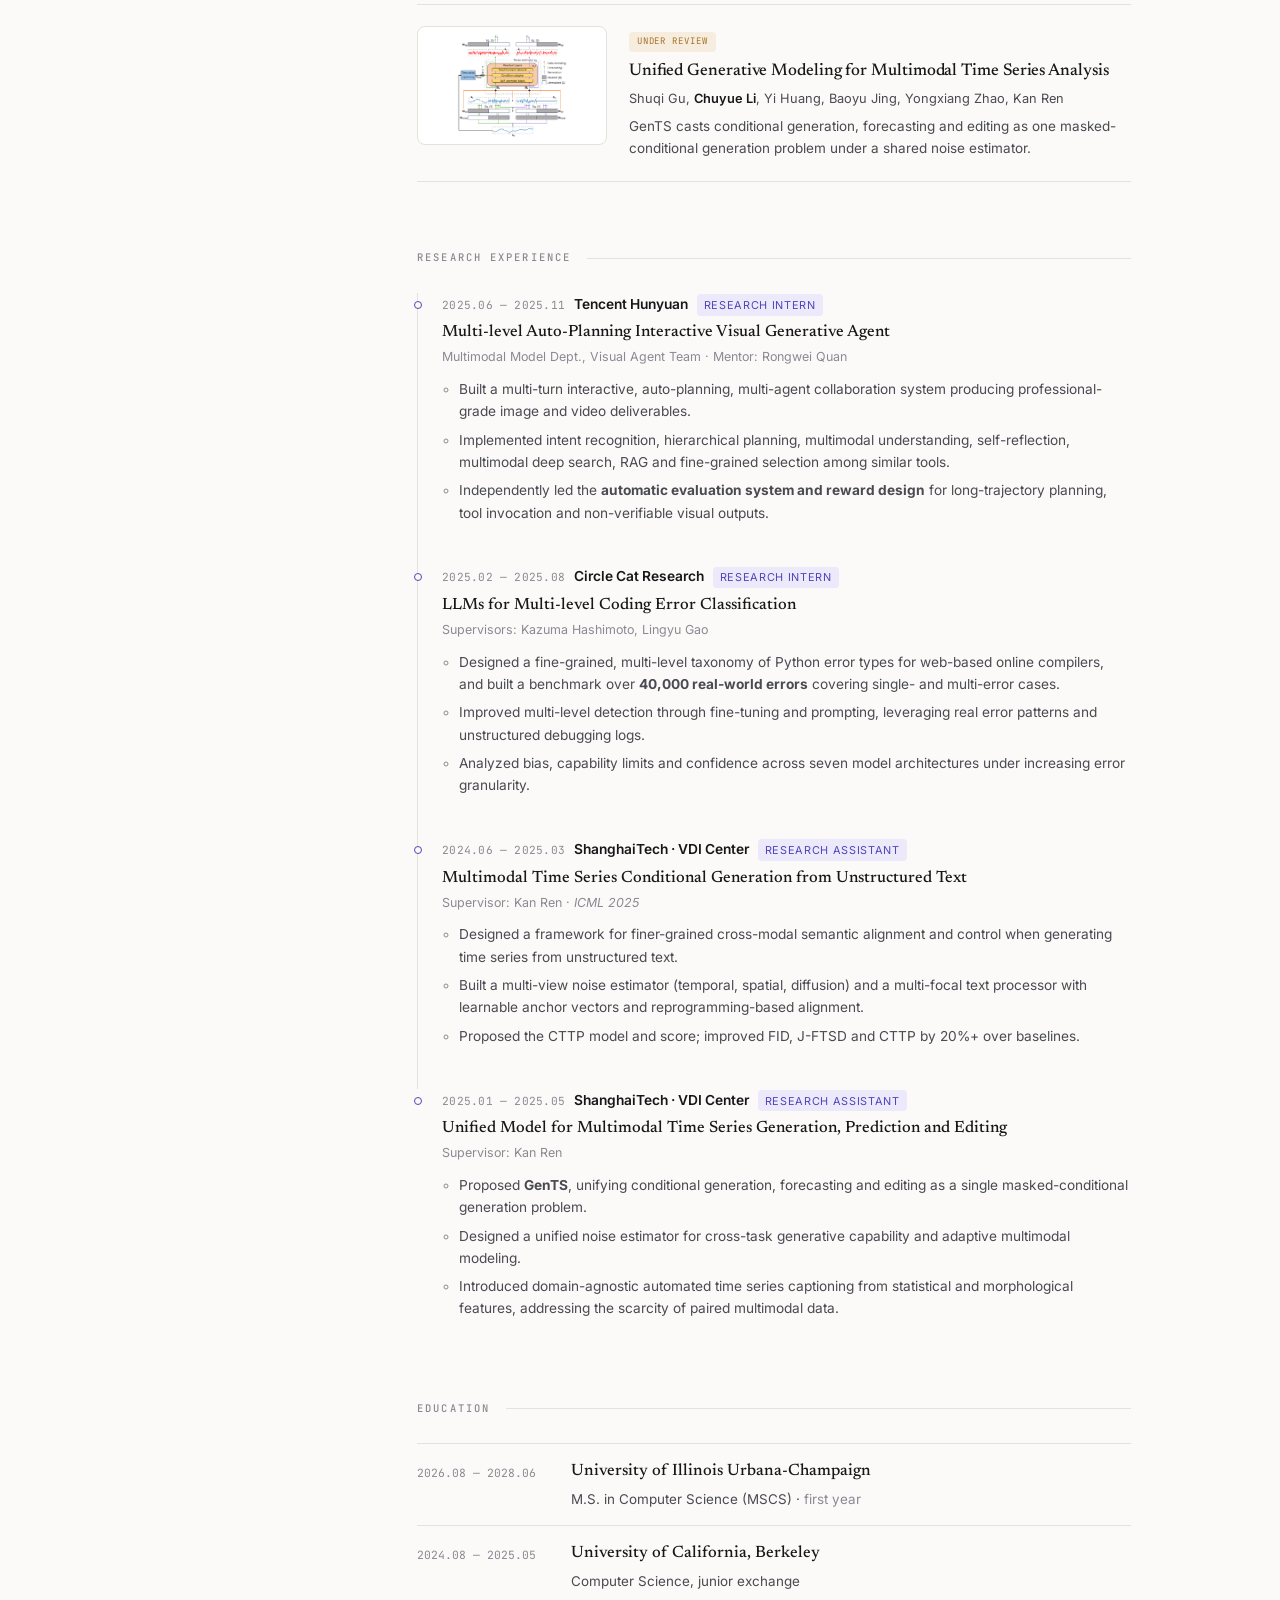
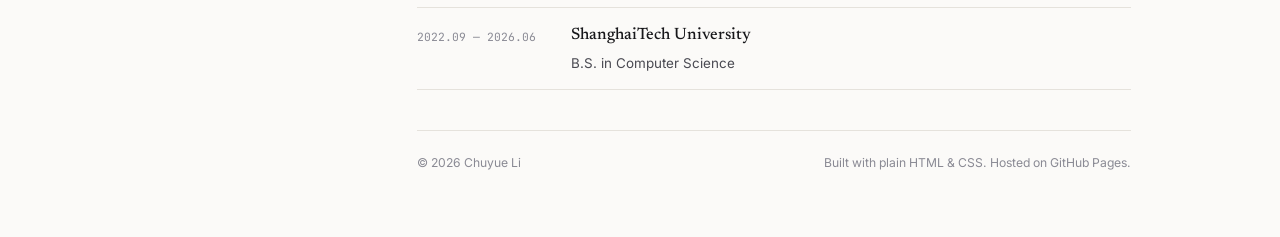
==== commit 813ba3ff: "Temporarily remove two papers under double-blind review Co-Authored-By: Claude Opus 5 (1M context) <" ====
--- a/index.html
+++ b/index.html
@@ -100,10 +100,6 @@
       <p>Directions I have worked on:</p>
       <ul class="past">
         <li>
-          <strong>Self-evolving agents for video understanding &amp; representation learning</strong>
-          — first-author work in the AIGC team at Alibaba Qwen.
-        </li>
-        <li>
           <strong>Agentic RL for image and video generation</strong>
           — research intern in the Multimodal Model Department at Tencent Hunyuan.
         </li>
@@ -125,8 +121,8 @@
     <section id="news" class="sec">
       <h2 class="sec-title"><span>News</span></h2>
       <ul class="news">
+        <li><time>2026.09</time><p><em>PyMETA</em> accepted to <strong>NeurIPS 2026 TAE</strong>.</p></li>
         <li><time>2026.08</time><p>Started my <strong>MSCS at UIUC</strong>.</p></li>
-        <li><time>2025.11</time><p><em>AVA-Encoder: Towards Agent-Native Video Representation Learning</em> submitted, from my internship at <strong>Alibaba Qwen</strong>.</p></li>
         <li><time>2025.10</time><p><em>VisionCreator</em> accepted to <strong>CVPR 2026 Findings</strong>.</p></li>
         <li><time>2025.05</time><p><em>VerbalTS: Generating Time Series from Texts</em> accepted to <strong>ICML 2025</strong>.</p></li>
         <li><time>2025.05</time><p>Completed a junior exchange year at <strong>UC Berkeley</strong>.</p></li>
@@ -135,21 +131,9 @@
 
     <section id="publications" class="sec">
       <h2 class="sec-title"><span>Publications &amp; Manuscripts</span></h2>
-      <p class="sec-note">My name in bold. Author ordering follows each manuscript.</p>
+      <p class="sec-note">My name in bold. * denotes equal contribution.</p>
 
       <ol class="pubs">
-
-        <li class="pub">
-          <div class="pub-fig">
-            <img src="assets/img/pubs/ava-encoder.png" alt="" loading="lazy">
-          </div>
-          <div class="pub-body">
-            <span class="pub-tag pending">Under review</span>
-            <h3>AVA-Encoder: Towards Agent-Native Video Representation Learning</h3>
-            <p class="authors"><b>Chuyue Li</b>, Jinpeng Yu, Haozhe Wang, Xueyun Tian, Zhijing Zhang, Bingnan Li, Shuqi Gu, Kan Ren, Jiaming Liu, Ruihua Huang</p>
-            <p class="pub-note">Videos encoded as structured knowledge graphs and reconstructed by a fixed decoder, optimized through textual-gradient feedback. <strong>49.0%</strong> reconstruction fidelity (+20.7 abs. over baseline) with <strong>74.3%</strong> fewer tokens.</p>
-          </div>
-        </li>
 
         <li class="pub">
           <div class="pub-fig">
@@ -175,22 +159,11 @@
           </div>
         </li>
 
-        <li class="pub">
-          <div class="pub-fig">
-            <img src="assets/img/pubs/what-to-edit-next.png" alt="" loading="lazy">
-          </div>
-          <div class="pub-body">
-            <span class="pub-tag pending">Under review</span>
-            <h3>What to Edit Next: Visually Aligned Image-Editing Follow-Up Suggestions in Conversational Systems</h3>
-            <p class="authors">Zhijing Zhang, Jinpeng Yu, Xin Song, Bingnan Li, <b>Chuyue Li</b>, Changhui Du, Xiaolin Fang, Jiaming Liu, Ruihua Huang</p>
-          </div>
-        </li>
-
         <li class="pub no-fig">
           <div class="pub-body">
-            <span class="pub-tag pending">Under review</span>
+            <span class="pub-tag accepted">NeurIPS 2026 TAE</span>
             <h3>PyMETA: A Benchmark Dataset for Hierarchical Student Code Error Classification with Python-Interpreter-Based Labels</h3>
-            <p class="authors"><b>Chuyue Li</b>, Ziqi Tang, Jingyi Wang, Yu Wu, Kazuma Hashimoto, Lingyu Gao</p>
+            <p class="authors">Ziqi Tang*, <b>Chuyue Li</b>*, Jingyi Wang, Yu Wu, Kazuma Hashimoto, Lingyu Gao</p>
             <p class="pub-note">A multi-level taxonomy and 40,000-error benchmark for student Python code, with single- and multi-error detection across seven model architectures.</p>
           </div>
         </li>
@@ -218,23 +191,6 @@
         <li class="item">
           <div class="item-meta">
             <span class="date">2025.06 — 2025.11</span>
-            <span class="place">Alibaba Qwen</span>
-            <span class="role">Research Intern</span>
-          </div>
-          <div class="item-body">
-            <h3>Self-Evolving Agent for Video Understanding and Representation Learning</h3>
-            <p class="sub">Visual Technology Dept., AIGC Team · Mentors: Jingpeng Yu, Jiaming Liu</p>
-            <ul>
-              <li>Pioneered <strong>agentic video auto-encoding</strong>: videos are represented as a structured knowledge graph, encoded by an agent and reconstructed by a fixed decoder, with the whole system optimized by textual-gradient feedback on reconstruction consistency.</li>
-              <li>Designed a <strong>hierarchical agentic encoder</strong> and a dual-loop optimizer — an outer loop with an anti-forgetting gate for transferable encoding policies, an inner loop with an anti-degradation gate for test-time KG refinement.</li>
-              <li>Reached SOTA reconstruction fidelity (49.0%, +20.7 absolute); the self-learned policy beat the human-tuned one (45.8% vs. 44.4%) while cutting tokens by 74.3% (shot) and 70.1% (keyframe).</li>
-            </ul>
-          </div>
-        </li>
-
-        <li class="item">
-          <div class="item-meta">
-            <span class="date">2025.06 — 2025.11</span>
             <span class="place">Tencent Hunyuan</span>
             <span class="role">Research Intern</span>
           </div>
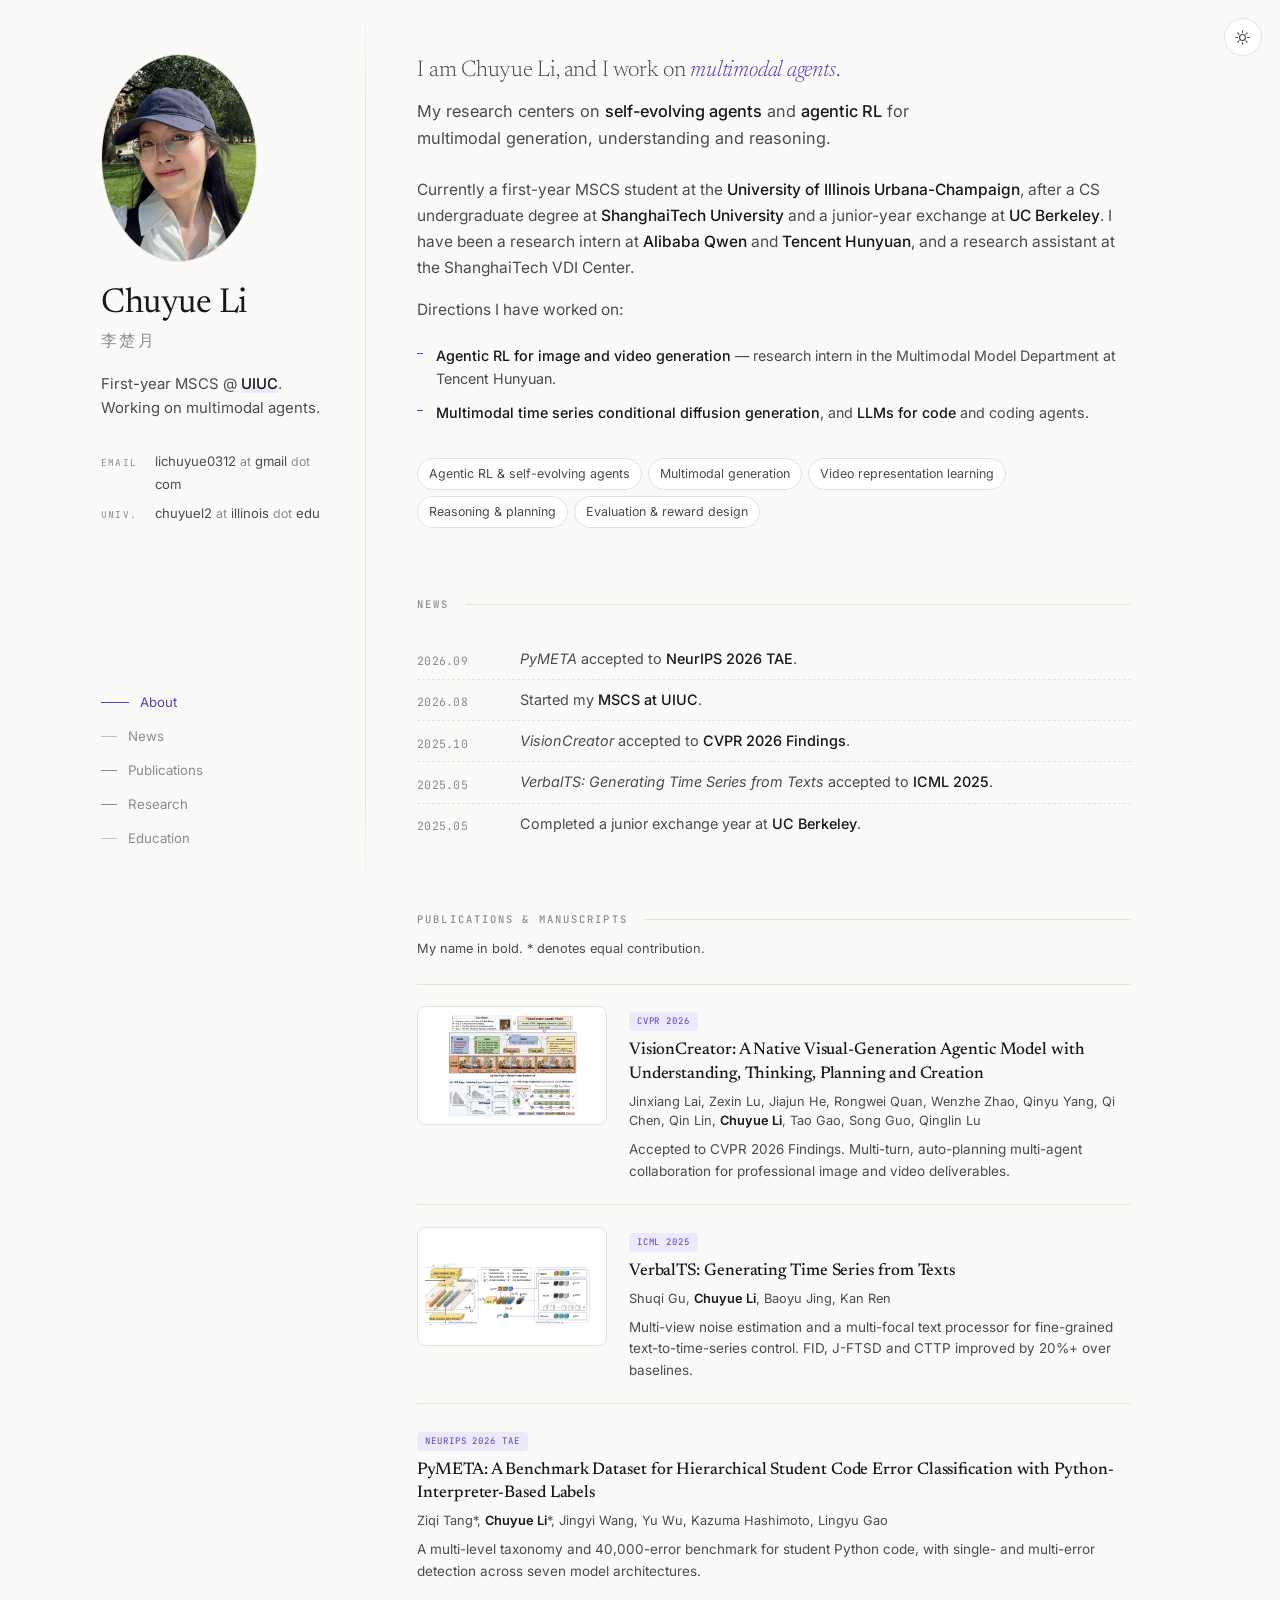
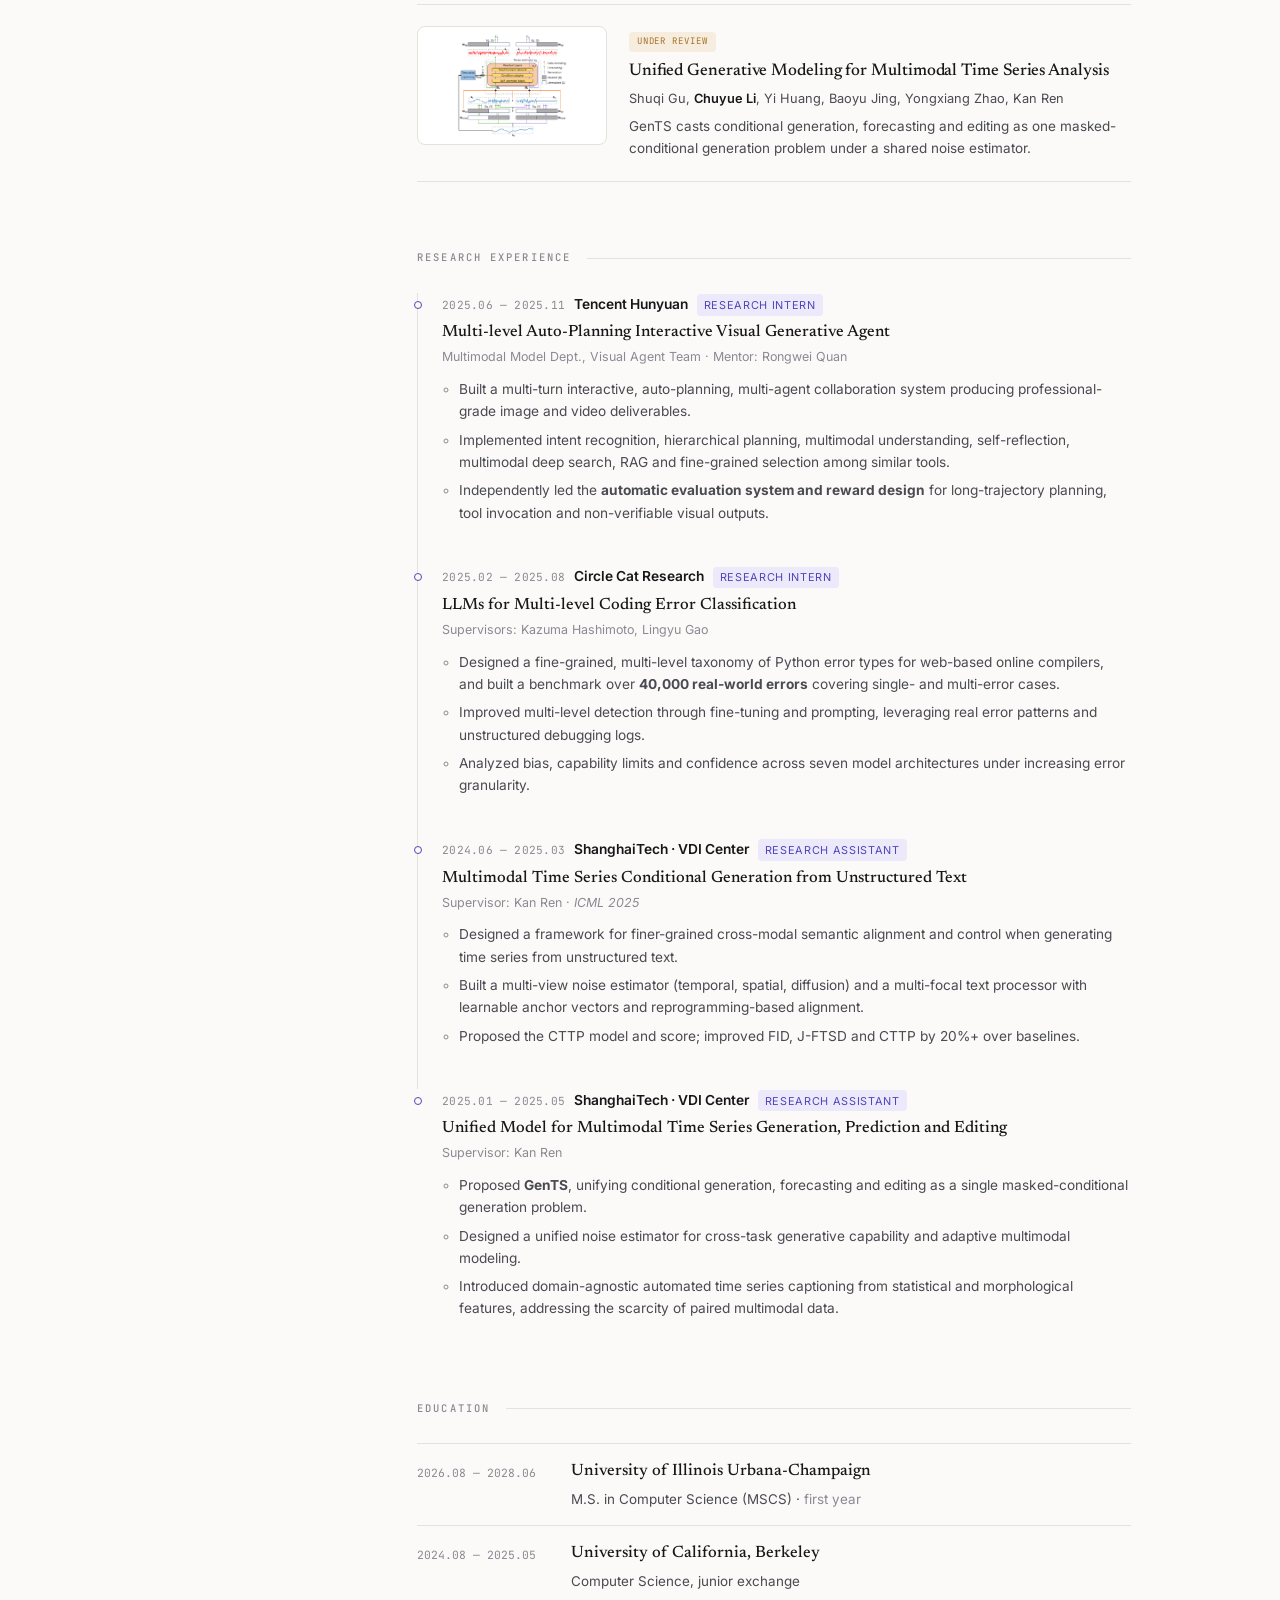
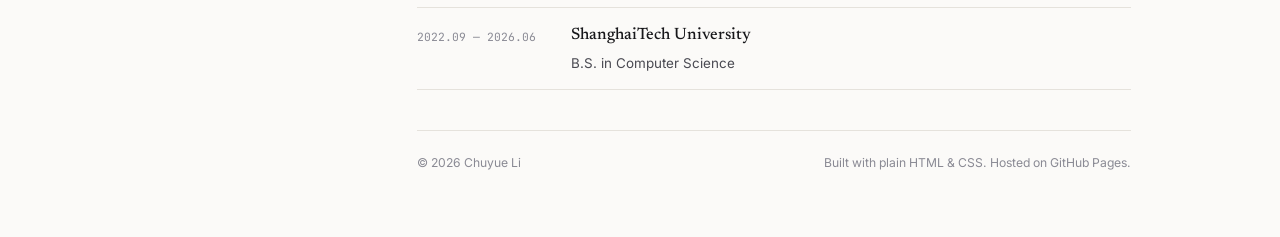
==== commit 411d50a4: "Enlarge portrait to a vertical ellipse; unlink CV from the site Co-Authored-By: Claude Opus 5 (1M co" ====
--- a/index.html
+++ b/index.html
@@ -49,7 +49,7 @@
     <div class="rail-inner">
 
       <div class="portrait">
-        <img src="assets/img/profile.jpg" alt="Chuyue Li" width="126" height="126">
+        <img src="assets/img/profile.jpg" alt="Chuyue Li" width="156" height="208">
       </div>
 
       <h1 class="name">Chuyue&nbsp;Li</h1>
@@ -64,10 +64,6 @@
         <li><span class="k">Email</span><span class="v">lichuyue0312 <em>at</em> gmail <em>dot</em> com</span></li>
         <li><span class="k">Univ.</span><span class="v">chuyuel2 <em>at</em> illinois <em>dot</em> edu</span></li>
       </ul>
-
-      <div class="links">
-        <a class="btn" href="assets/files/ChuyueLi_CV.pdf" target="_blank" rel="noopener">Curriculum Vitae ↗</a>
-      </div>
 
       <nav class="nav" aria-label="Section navigation">
         <a href="#about"><i></i>About</a>
--- a/assets/css/style.css
+++ b/assets/css/style.css
@@ -103,7 +103,7 @@
 }
 
 .portrait{
-  width:126px; height:126px; border-radius:50%;
+  width:156px; height:208px; border-radius:50%;
   background:var(--paper-2);
   border:1px solid var(--line);
   display:grid; place-items:center;
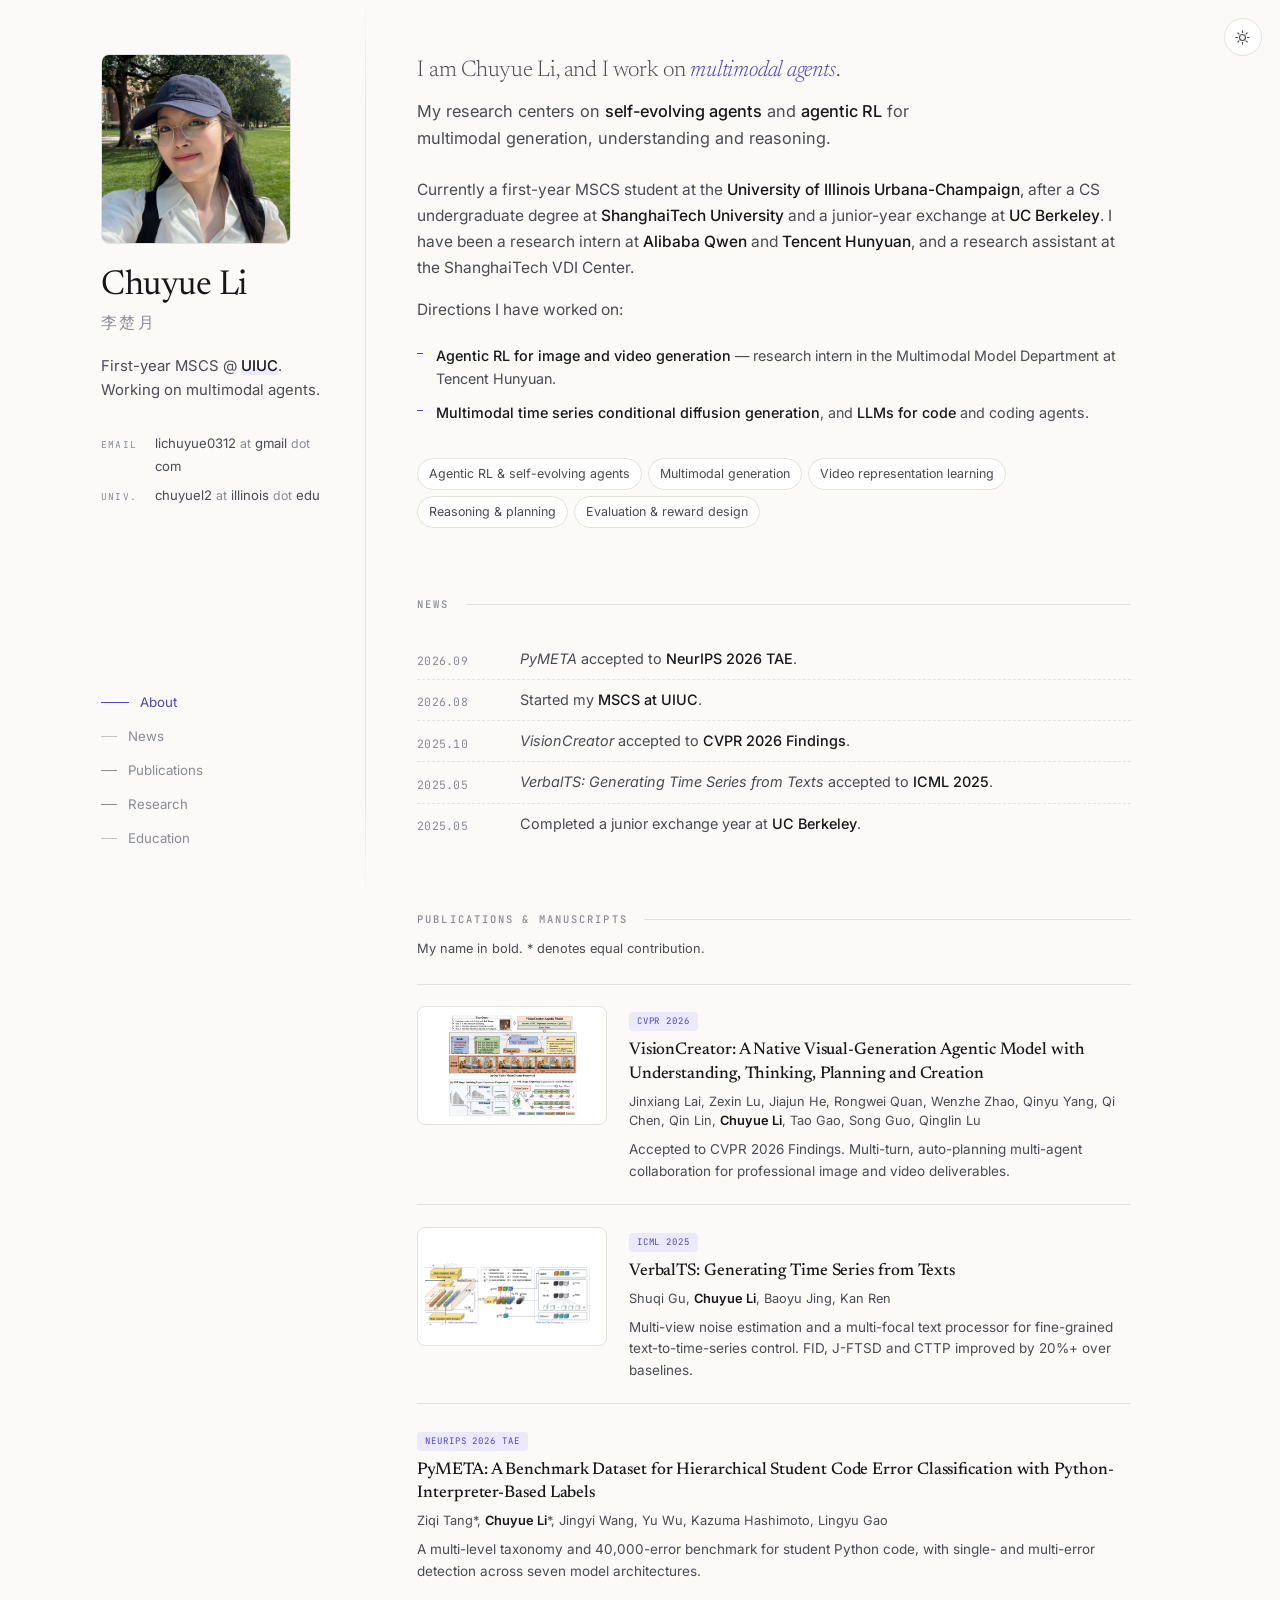
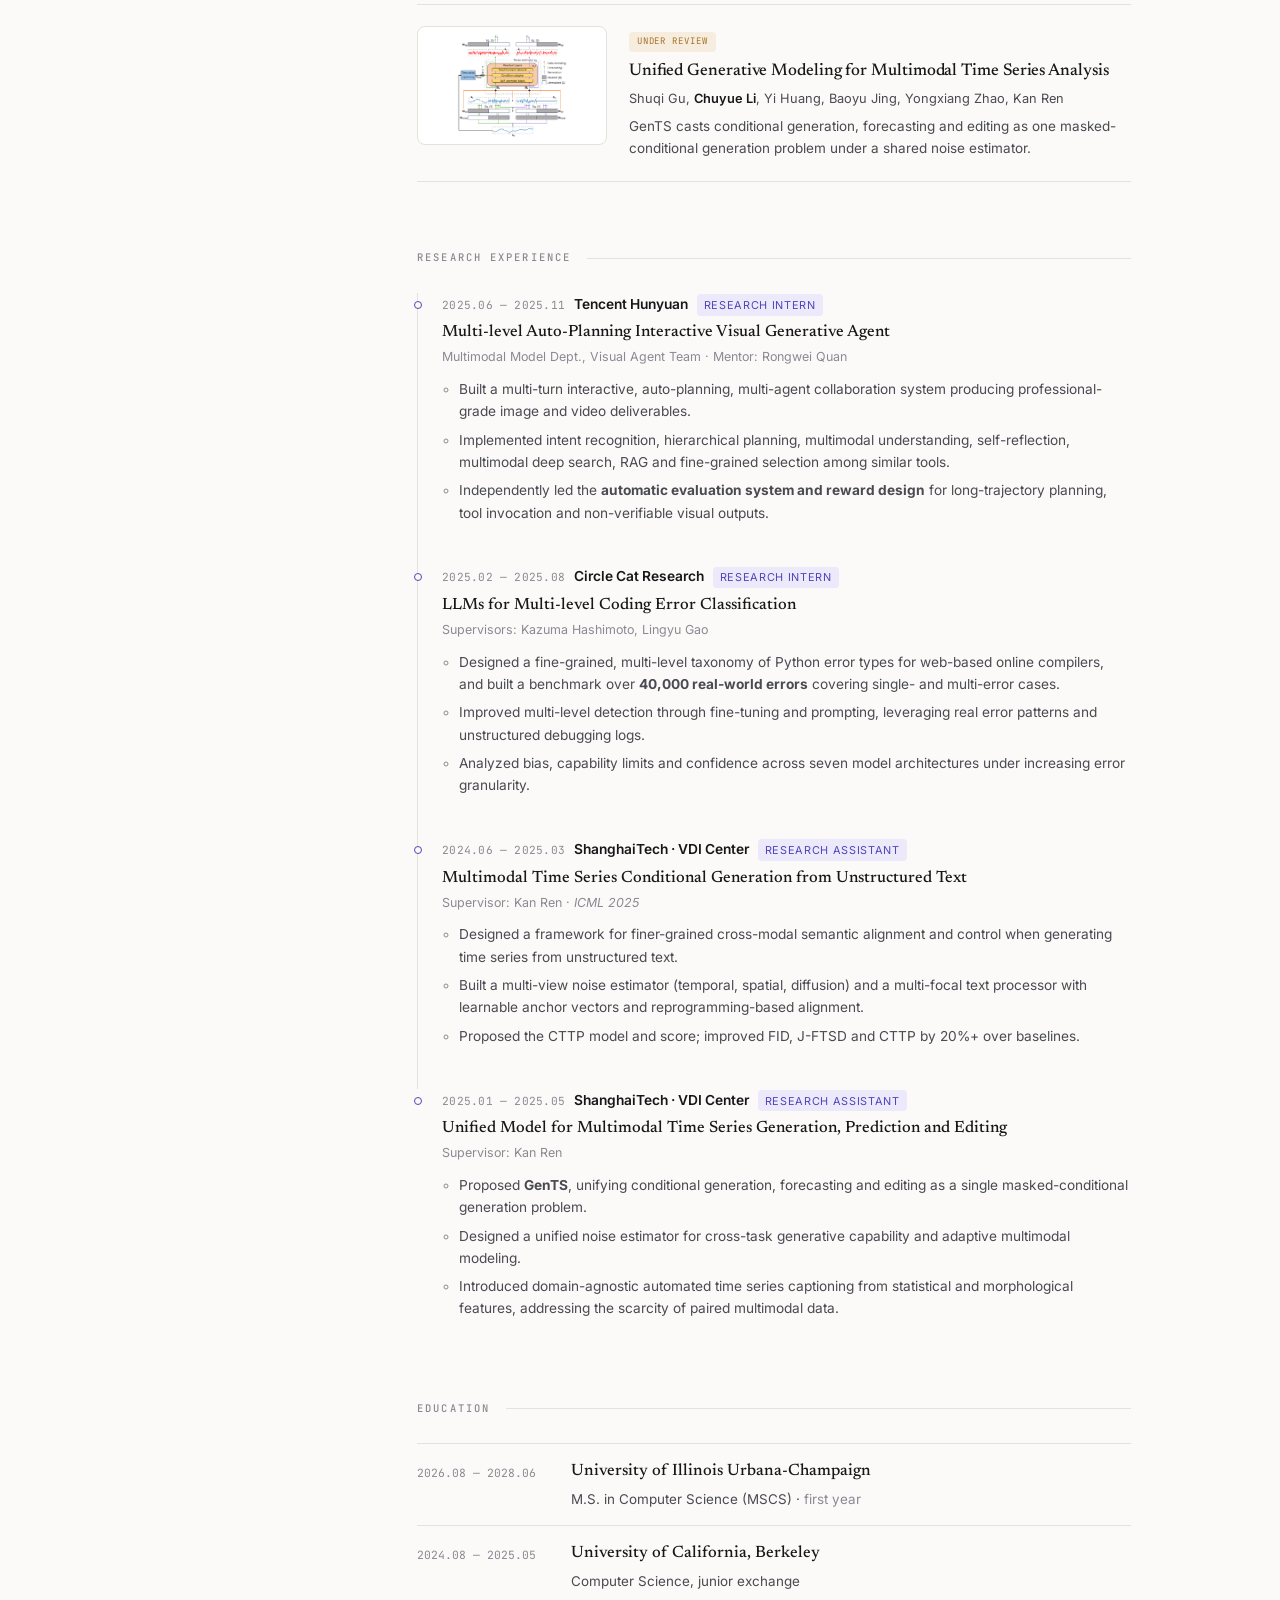
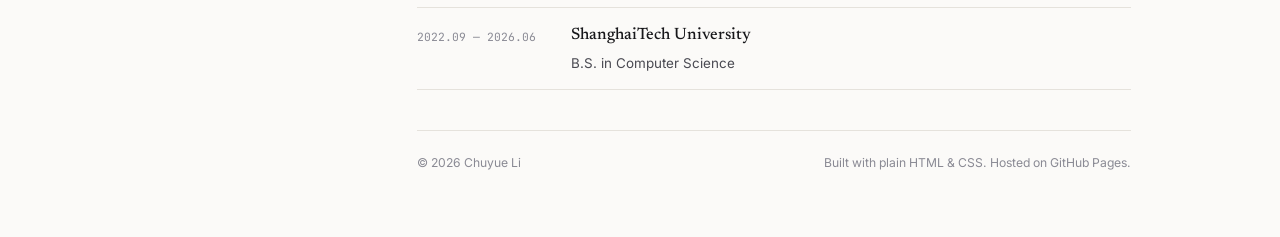
==== commit df7169bf: "Make the portrait square Co-Authored-By: Claude Opus 5 (1M context) <noreply@anthropic.com>" ====
--- a/index.html
+++ b/index.html
@@ -49,7 +49,7 @@
     <div class="rail-inner">
 
       <div class="portrait">
-        <img src="assets/img/profile.jpg" alt="Chuyue Li" width="156" height="208">
+        <img src="assets/img/profile.jpg" alt="Chuyue Li" width="190" height="190">
       </div>
 
       <h1 class="name">Chuyue&nbsp;Li</h1>
--- a/assets/css/style.css
+++ b/assets/css/style.css
@@ -103,7 +103,7 @@
 }
 
 .portrait{
-  width:156px; height:208px; border-radius:50%;
+  width:190px; height:190px; border-radius:8px;
   background:var(--paper-2);
   border:1px solid var(--line);
   display:grid; place-items:center;
@@ -112,7 +112,7 @@
   position:relative;
 }
 .portrait::before{
-  content:""; position:absolute; inset:-1px; border-radius:50%;
+  content:""; position:absolute; inset:-1px; border-radius:8px;
   background:conic-gradient(from 210deg, var(--accent-soft), transparent 45%, var(--amber-soft) 70%, transparent);
   opacity:.75;
 }
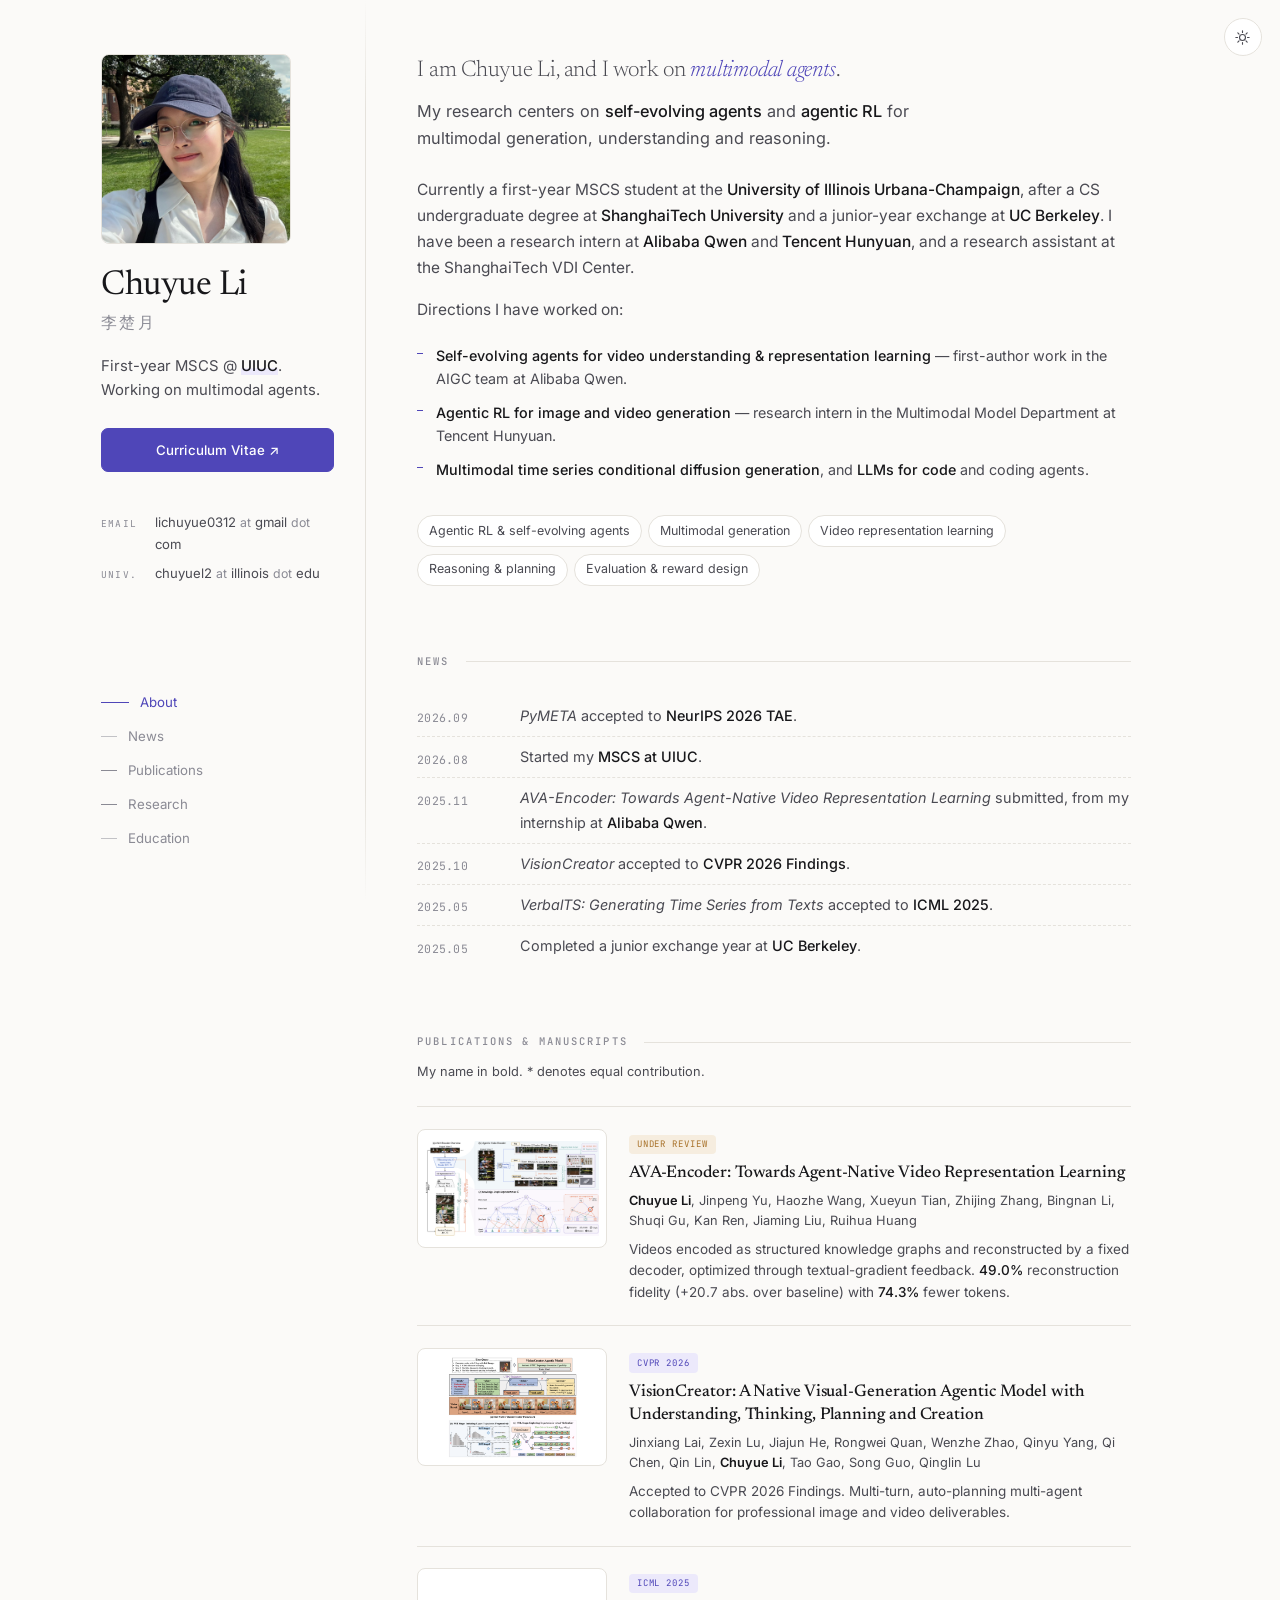
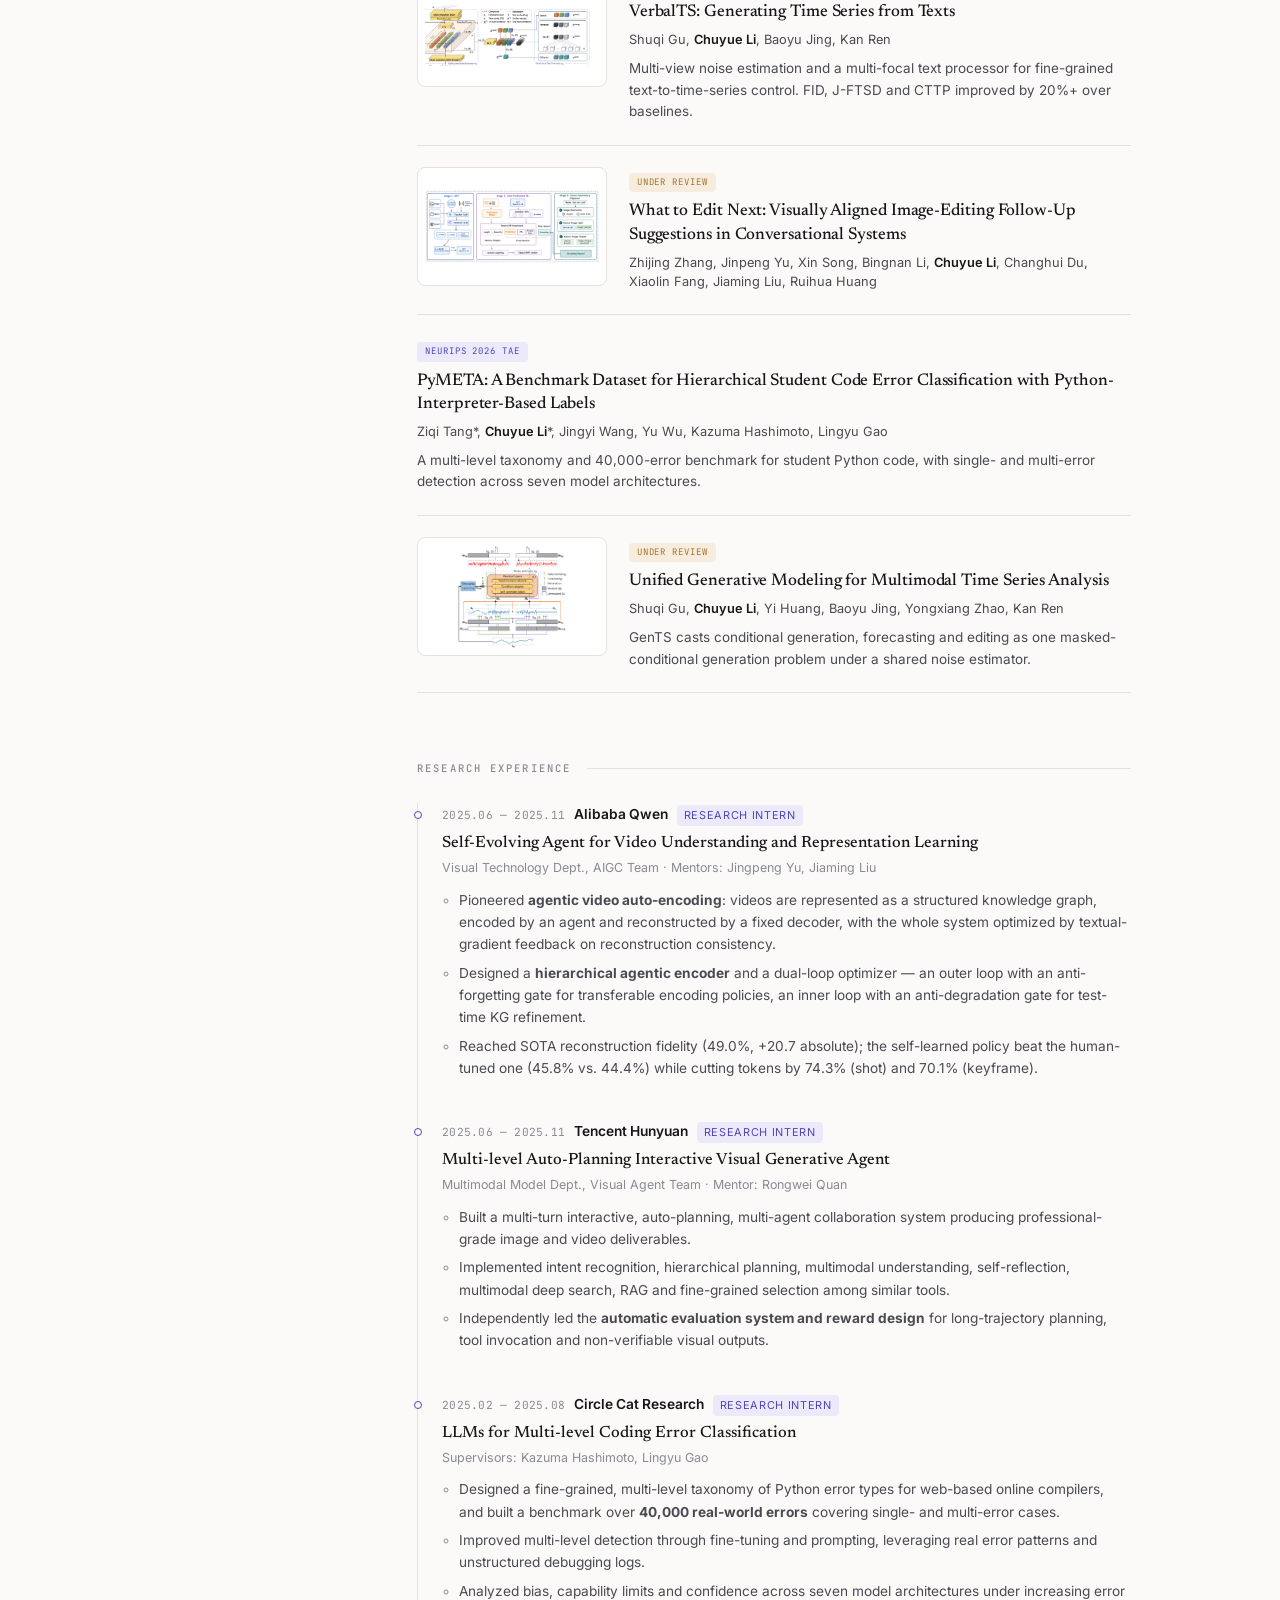
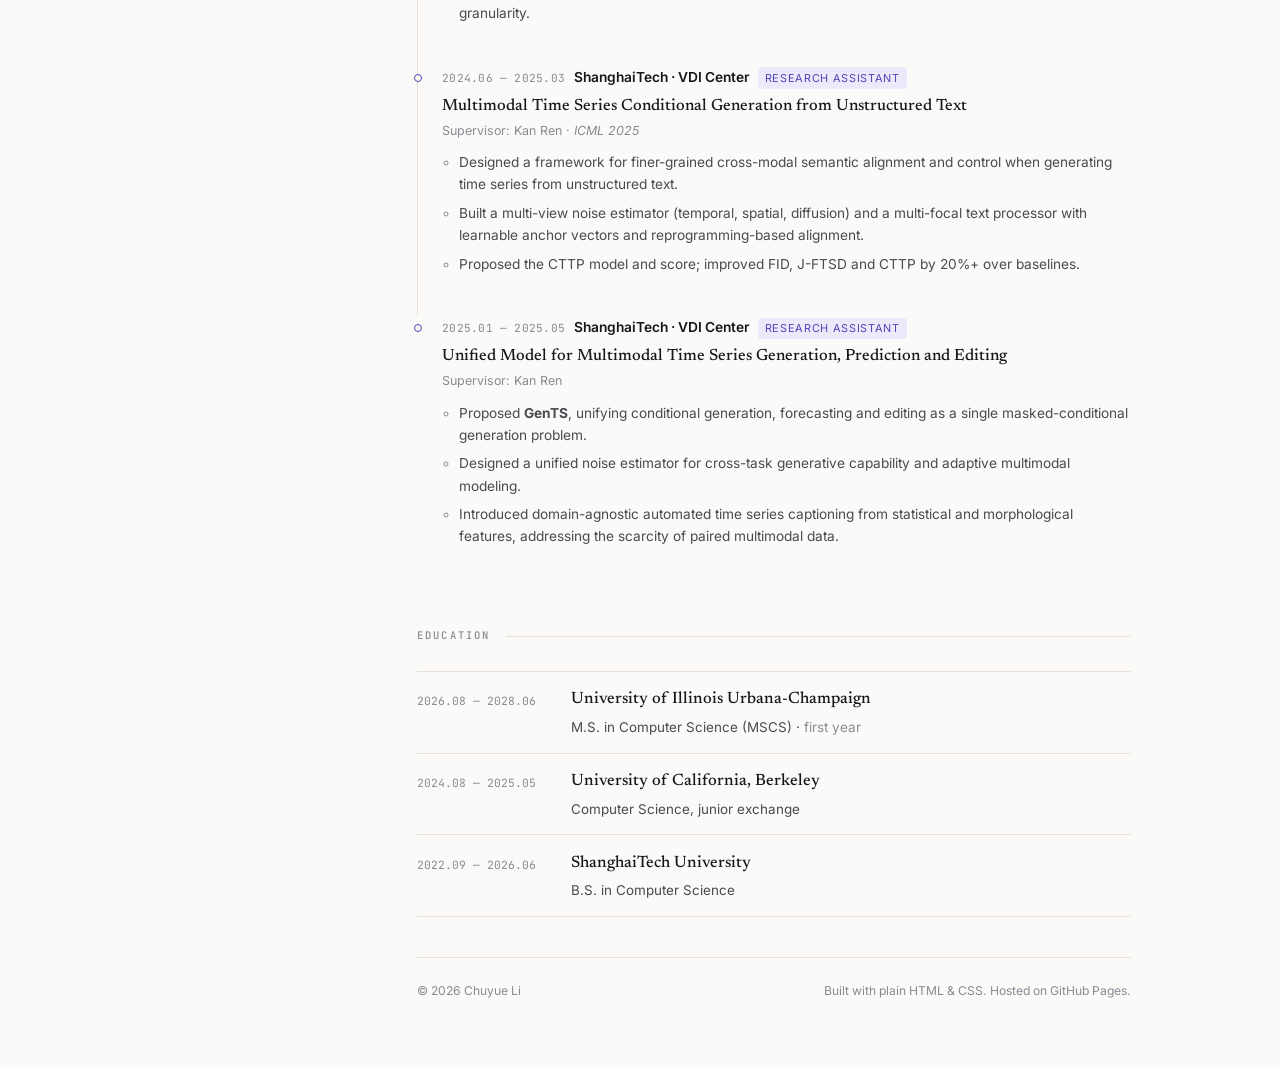
==== commit b0b32d04: "Restore CV, Qwen internship and both papers Co-Authored-By: Claude Opus 5 (1M context) <noreply@anth" ====
--- a/index.html
+++ b/index.html
@@ -60,6 +60,10 @@
         Working on multimodal agents.
       </p>
 
+      <div class="links">
+        <a class="btn" href="assets/files/ChuyueLi_CV.pdf" target="_blank" rel="noopener">Curriculum Vitae ↗</a>
+      </div>
+
       <ul class="contact">
         <li><span class="k">Email</span><span class="v">lichuyue0312 <em>at</em> gmail <em>dot</em> com</span></li>
         <li><span class="k">Univ.</span><span class="v">chuyuel2 <em>at</em> illinois <em>dot</em> edu</span></li>
@@ -96,6 +100,10 @@
       <p>Directions I have worked on:</p>
       <ul class="past">
         <li>
+          <strong>Self-evolving agents for video understanding &amp; representation learning</strong>
+          — first-author work in the AIGC team at Alibaba Qwen.
+        </li>
+        <li>
           <strong>Agentic RL for image and video generation</strong>
           — research intern in the Multimodal Model Department at Tencent Hunyuan.
         </li>
@@ -119,6 +127,7 @@
       <ul class="news">
         <li><time>2026.09</time><p><em>PyMETA</em> accepted to <strong>NeurIPS 2026 TAE</strong>.</p></li>
         <li><time>2026.08</time><p>Started my <strong>MSCS at UIUC</strong>.</p></li>
+        <li><time>2025.11</time><p><em>AVA-Encoder: Towards Agent-Native Video Representation Learning</em> submitted, from my internship at <strong>Alibaba Qwen</strong>.</p></li>
         <li><time>2025.10</time><p><em>VisionCreator</em> accepted to <strong>CVPR 2026 Findings</strong>.</p></li>
         <li><time>2025.05</time><p><em>VerbalTS: Generating Time Series from Texts</em> accepted to <strong>ICML 2025</strong>.</p></li>
         <li><time>2025.05</time><p>Completed a junior exchange year at <strong>UC Berkeley</strong>.</p></li>
@@ -130,6 +139,18 @@
       <p class="sec-note">My name in bold. * denotes equal contribution.</p>
 
       <ol class="pubs">
+
+        <li class="pub">
+          <div class="pub-fig">
+            <img src="assets/img/pubs/ava-encoder.png" alt="" loading="lazy">
+          </div>
+          <div class="pub-body">
+            <span class="pub-tag pending">Under review</span>
+            <h3>AVA-Encoder: Towards Agent-Native Video Representation Learning</h3>
+            <p class="authors"><b>Chuyue Li</b>, Jinpeng Yu, Haozhe Wang, Xueyun Tian, Zhijing Zhang, Bingnan Li, Shuqi Gu, Kan Ren, Jiaming Liu, Ruihua Huang</p>
+            <p class="pub-note">Videos encoded as structured knowledge graphs and reconstructed by a fixed decoder, optimized through textual-gradient feedback. <strong>49.0%</strong> reconstruction fidelity (+20.7 abs. over baseline) with <strong>74.3%</strong> fewer tokens.</p>
+          </div>
+        </li>
 
         <li class="pub">
           <div class="pub-fig">
@@ -155,6 +176,17 @@
           </div>
         </li>
 
+        <li class="pub">
+          <div class="pub-fig">
+            <img src="assets/img/pubs/what-to-edit-next.png" alt="" loading="lazy">
+          </div>
+          <div class="pub-body">
+            <span class="pub-tag pending">Under review</span>
+            <h3>What to Edit Next: Visually Aligned Image-Editing Follow-Up Suggestions in Conversational Systems</h3>
+            <p class="authors">Zhijing Zhang, Jinpeng Yu, Xin Song, Bingnan Li, <b>Chuyue Li</b>, Changhui Du, Xiaolin Fang, Jiaming Liu, Ruihua Huang</p>
+          </div>
+        </li>
+
         <li class="pub no-fig">
           <div class="pub-body">
             <span class="pub-tag accepted">NeurIPS 2026 TAE</span>
@@ -187,6 +219,23 @@
         <li class="item">
           <div class="item-meta">
             <span class="date">2025.06 — 2025.11</span>
+            <span class="place">Alibaba Qwen</span>
+            <span class="role">Research Intern</span>
+          </div>
+          <div class="item-body">
+            <h3>Self-Evolving Agent for Video Understanding and Representation Learning</h3>
+            <p class="sub">Visual Technology Dept., AIGC Team · Mentors: Jingpeng Yu, Jiaming Liu</p>
+            <ul>
+              <li>Pioneered <strong>agentic video auto-encoding</strong>: videos are represented as a structured knowledge graph, encoded by an agent and reconstructed by a fixed decoder, with the whole system optimized by textual-gradient feedback on reconstruction consistency.</li>
+              <li>Designed a <strong>hierarchical agentic encoder</strong> and a dual-loop optimizer — an outer loop with an anti-forgetting gate for transferable encoding policies, an inner loop with an anti-degradation gate for test-time KG refinement.</li>
+              <li>Reached SOTA reconstruction fidelity (49.0%, +20.7 absolute); the self-learned policy beat the human-tuned one (45.8% vs. 44.4%) while cutting tokens by 74.3% (shot) and 70.1% (keyframe).</li>
+            </ul>
+          </div>
+        </li>
+
+        <li class="item">
+          <div class="item-meta">
+            <span class="date">2025.06 — 2025.11</span>
             <span class="place">Tencent Hunyuan</span>
             <span class="role">Research Intern</span>
           </div>
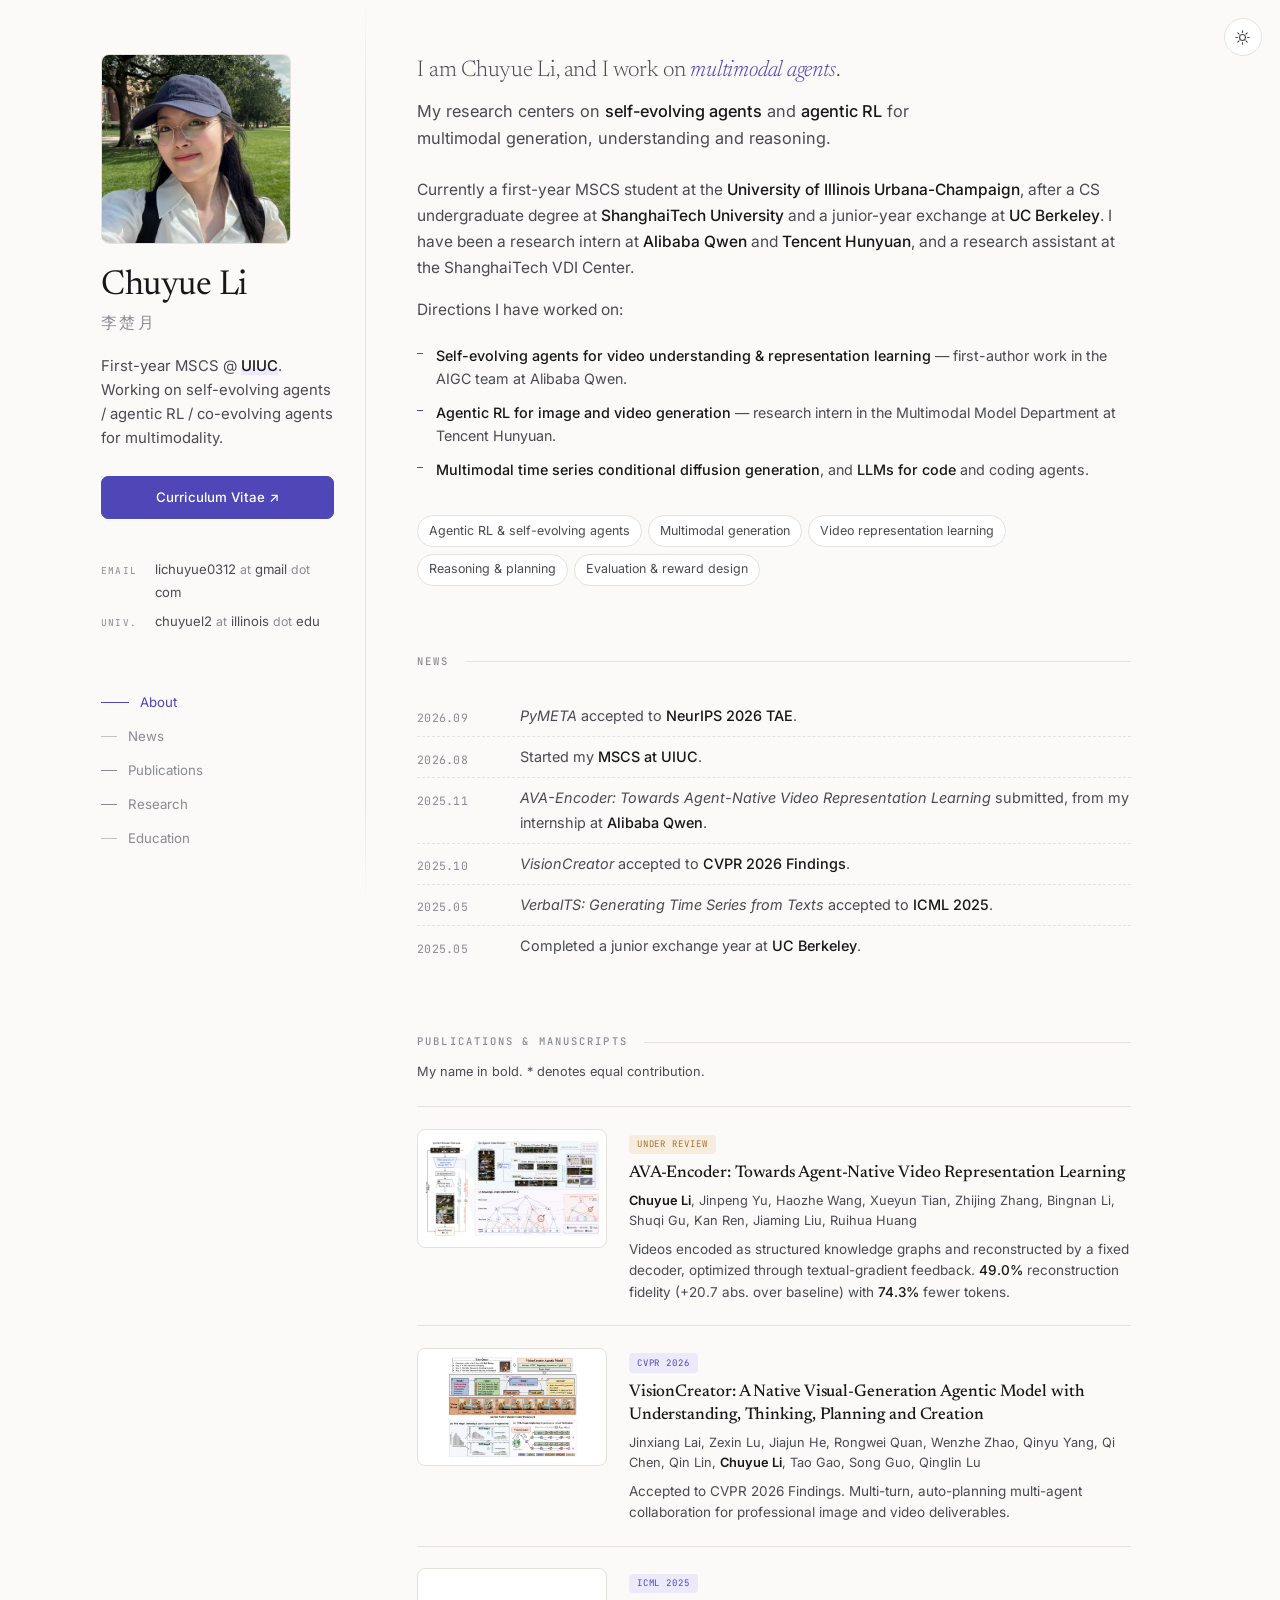
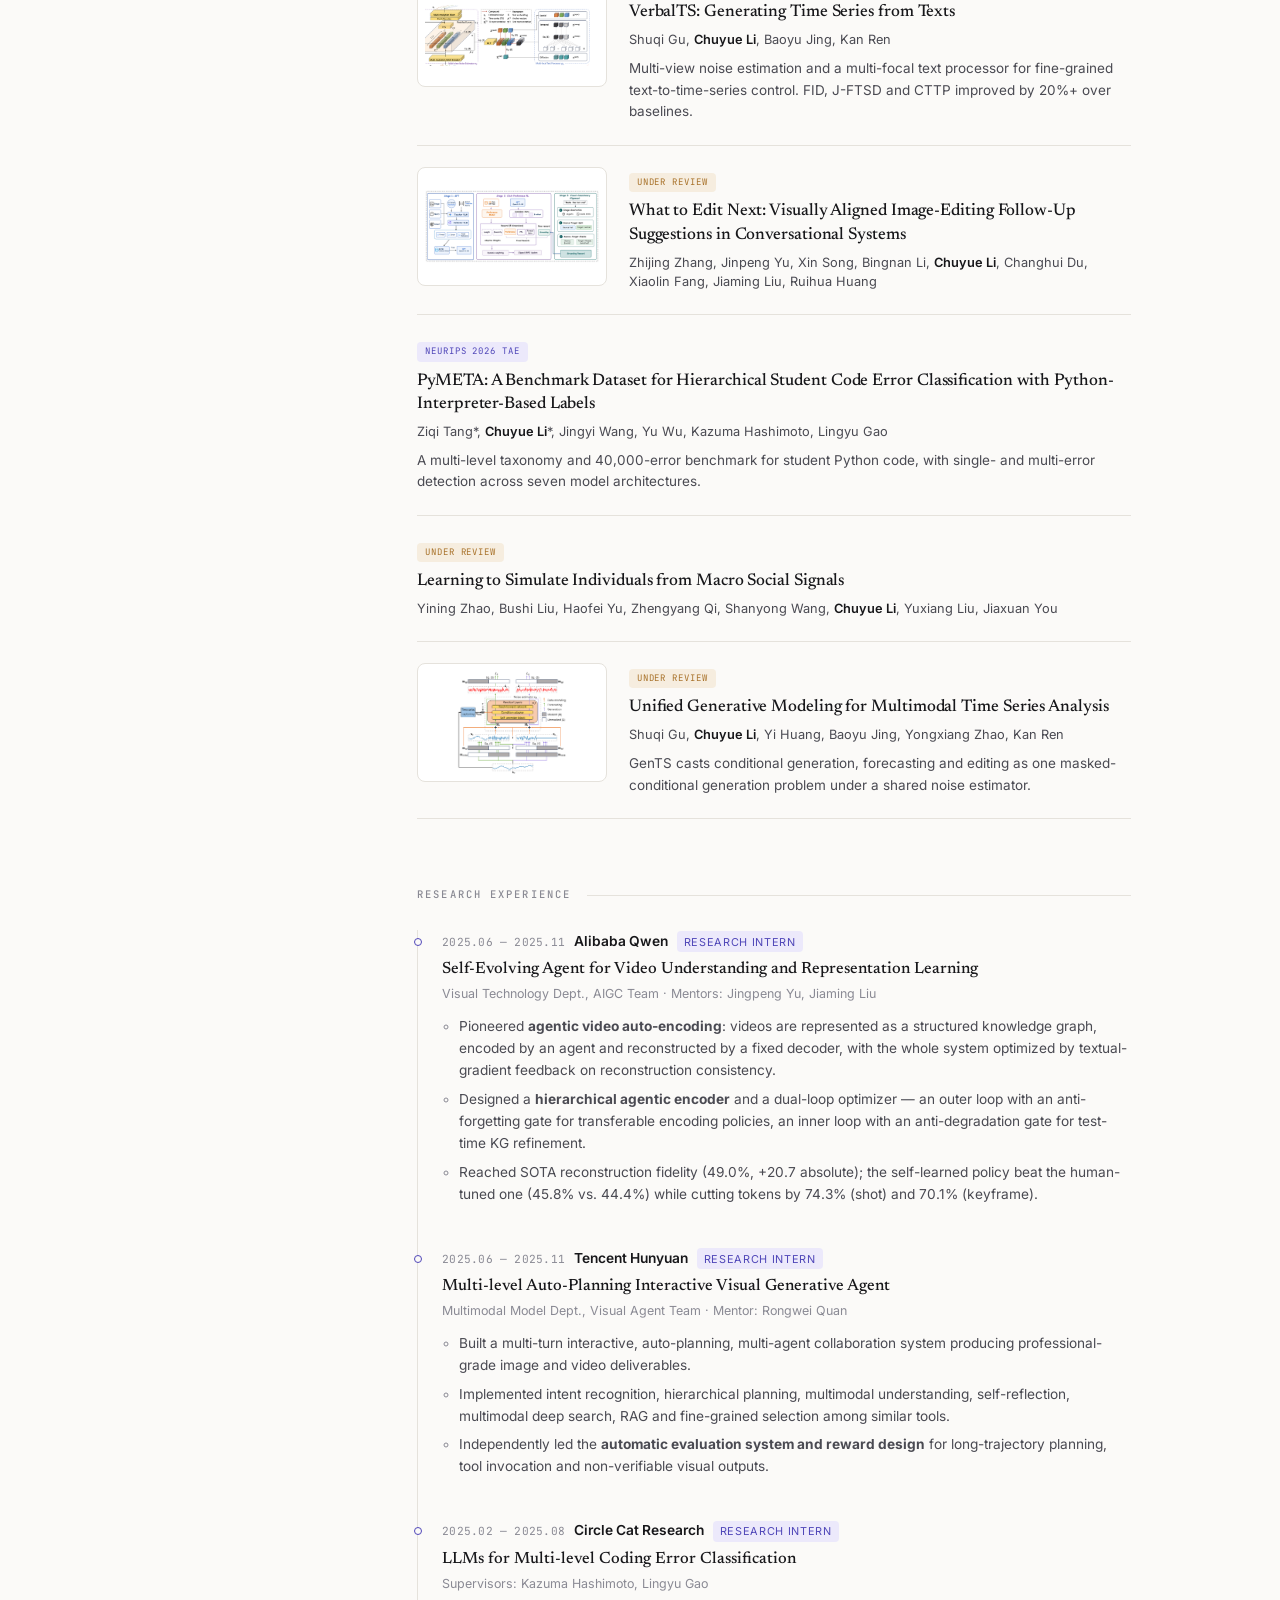
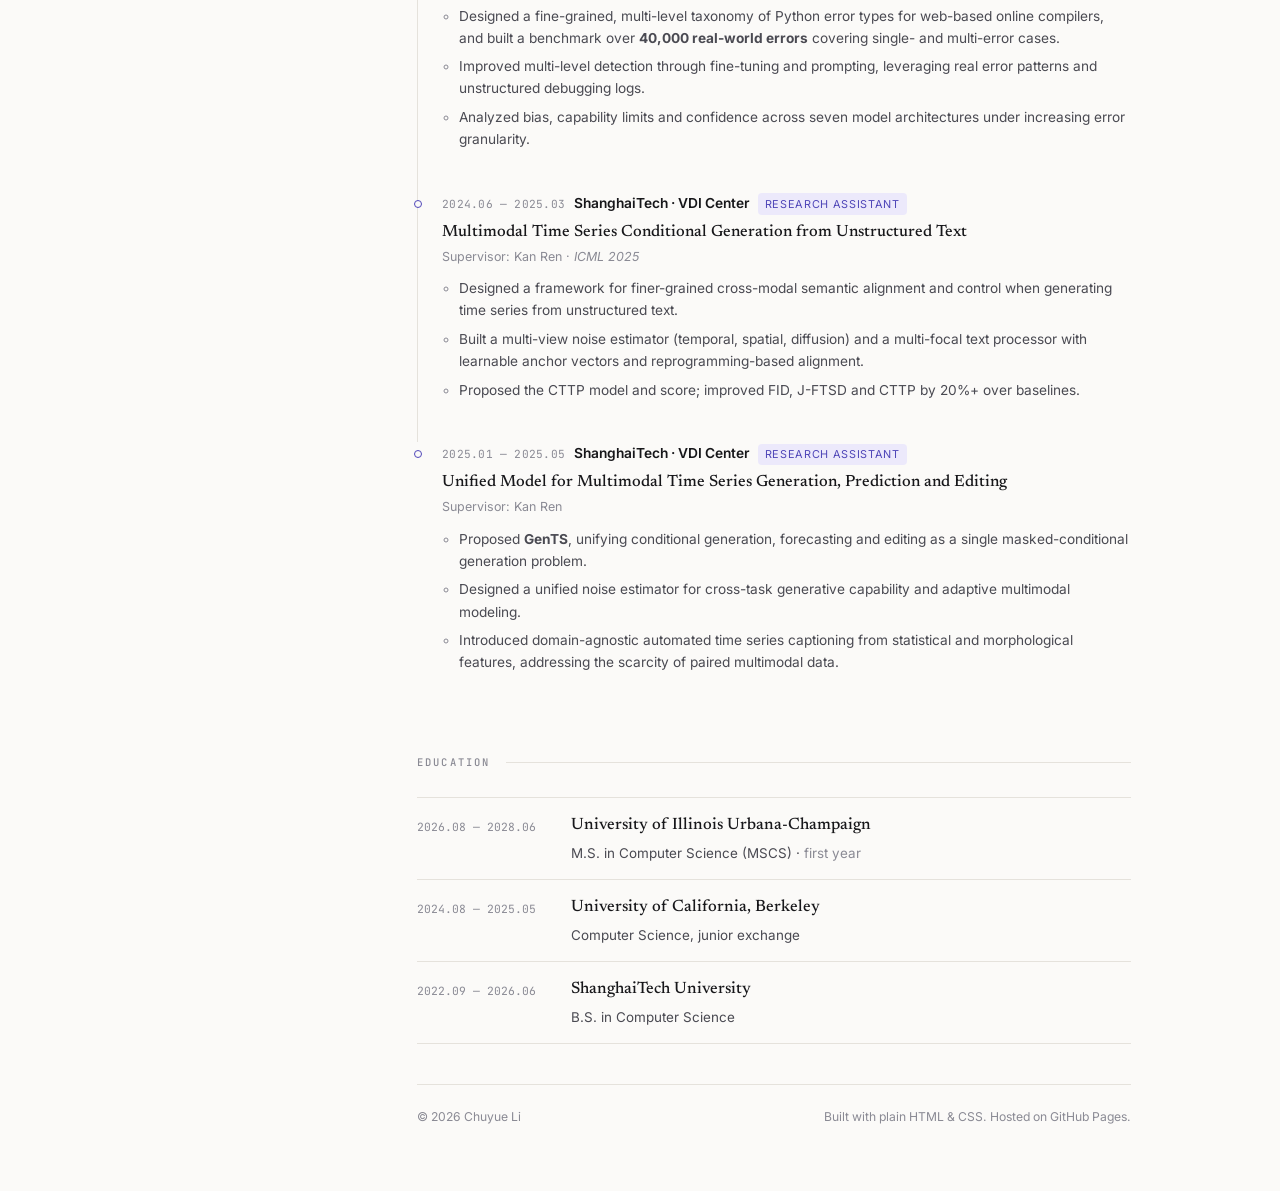
==== commit 242c1454: "Update CV, add a new manuscript, refine the tagline Co-Authored-By: Claude Opus 5 (1M context) <nore" ====
--- a/index.html
+++ b/index.html
@@ -4,10 +4,10 @@
 <meta charset="utf-8">
 <meta name="viewport" content="width=device-width, initial-scale=1">
 <title>Chuyue Li (李楚月) · UIUC</title>
-<meta name="description" content="Chuyue Li — first-year MSCS at UIUC, working on multimodal agents, self-evolving agents and agentic RL.">
+<meta name="description" content="Chuyue Li — first-year MSCS at UIUC, working on self-evolving agents, agentic RL and co-evolving agents for multimodality.">
 <meta name="author" content="Chuyue Li">
 <meta property="og:title" content="Chuyue Li">
-<meta property="og:description" content="First-year MSCS at UIUC. Working on multimodal agents.">
+<meta property="og:description" content="First-year MSCS at UIUC. Working on self-evolving agents, agentic RL and co-evolving agents for multimodality.">
 <meta property="og:type" content="website">
 <meta property="og:url" content="https://hbdyw.github.io/Chuyue_Li/">
 <meta property="og:image" content="https://hbdyw.github.io/Chuyue_Li/assets/img/profile.jpg">
@@ -25,7 +25,7 @@
     { "@type": "CollegeOrUniversity", "name": "ShanghaiTech University" },
     { "@type": "CollegeOrUniversity", "name": "University of California, Berkeley" }
   ],
-  "knowsAbout": ["Multimodal agents", "Self-evolving agents", "Agentic reinforcement learning", "Multimodal generation"]
+  "knowsAbout": ["Self-evolving agents", "Agentic reinforcement learning", "Co-evolving agents", "Multimodal generation"]
 }
 </script>
 <link rel="preconnect" href="https://fonts.googleapis.com">
@@ -57,7 +57,8 @@
 
       <p class="tagline">
         First-year MSCS @ <span class="hl">UIUC</span>.<br>
-        Working on multimodal agents.
+        Working on self-evolving agents / agentic RL /
+        co-evolving agents for multimodality.
       </p>
 
       <div class="links">
@@ -196,6 +197,14 @@
           </div>
         </li>
 
+        <li class="pub no-fig">
+          <div class="pub-body">
+            <span class="pub-tag pending">Under review</span>
+            <h3>Learning to Simulate Individuals from Macro Social Signals</h3>
+            <p class="authors">Yining Zhao, Bushi Liu, Haofei Yu, Zhengyang Qi, Shanyong Wang, <b>Chuyue Li</b>, Yuxiang Liu, Jiaxuan You</p>
+          </div>
+        </li>
+
         <li class="pub">
           <div class="pub-fig">
             <img src="assets/img/pubs/gents.png" alt="" loading="lazy">
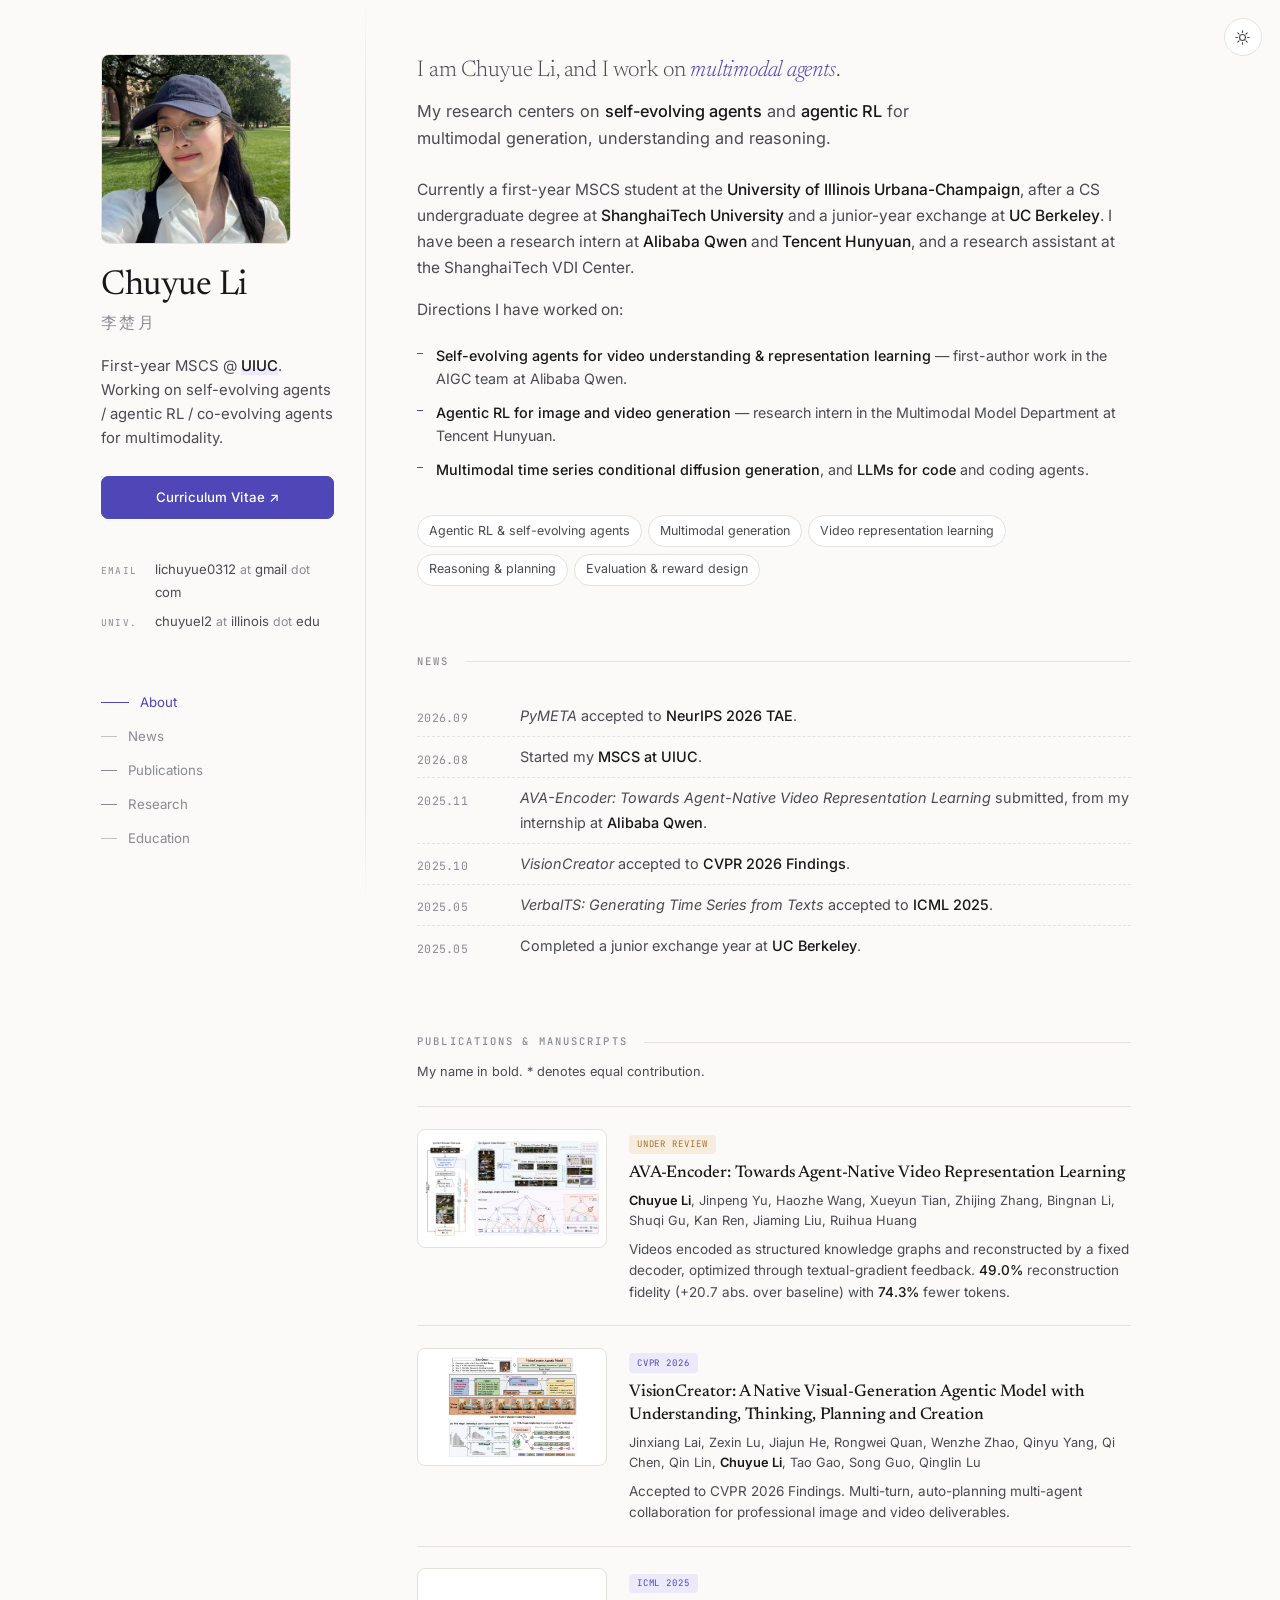
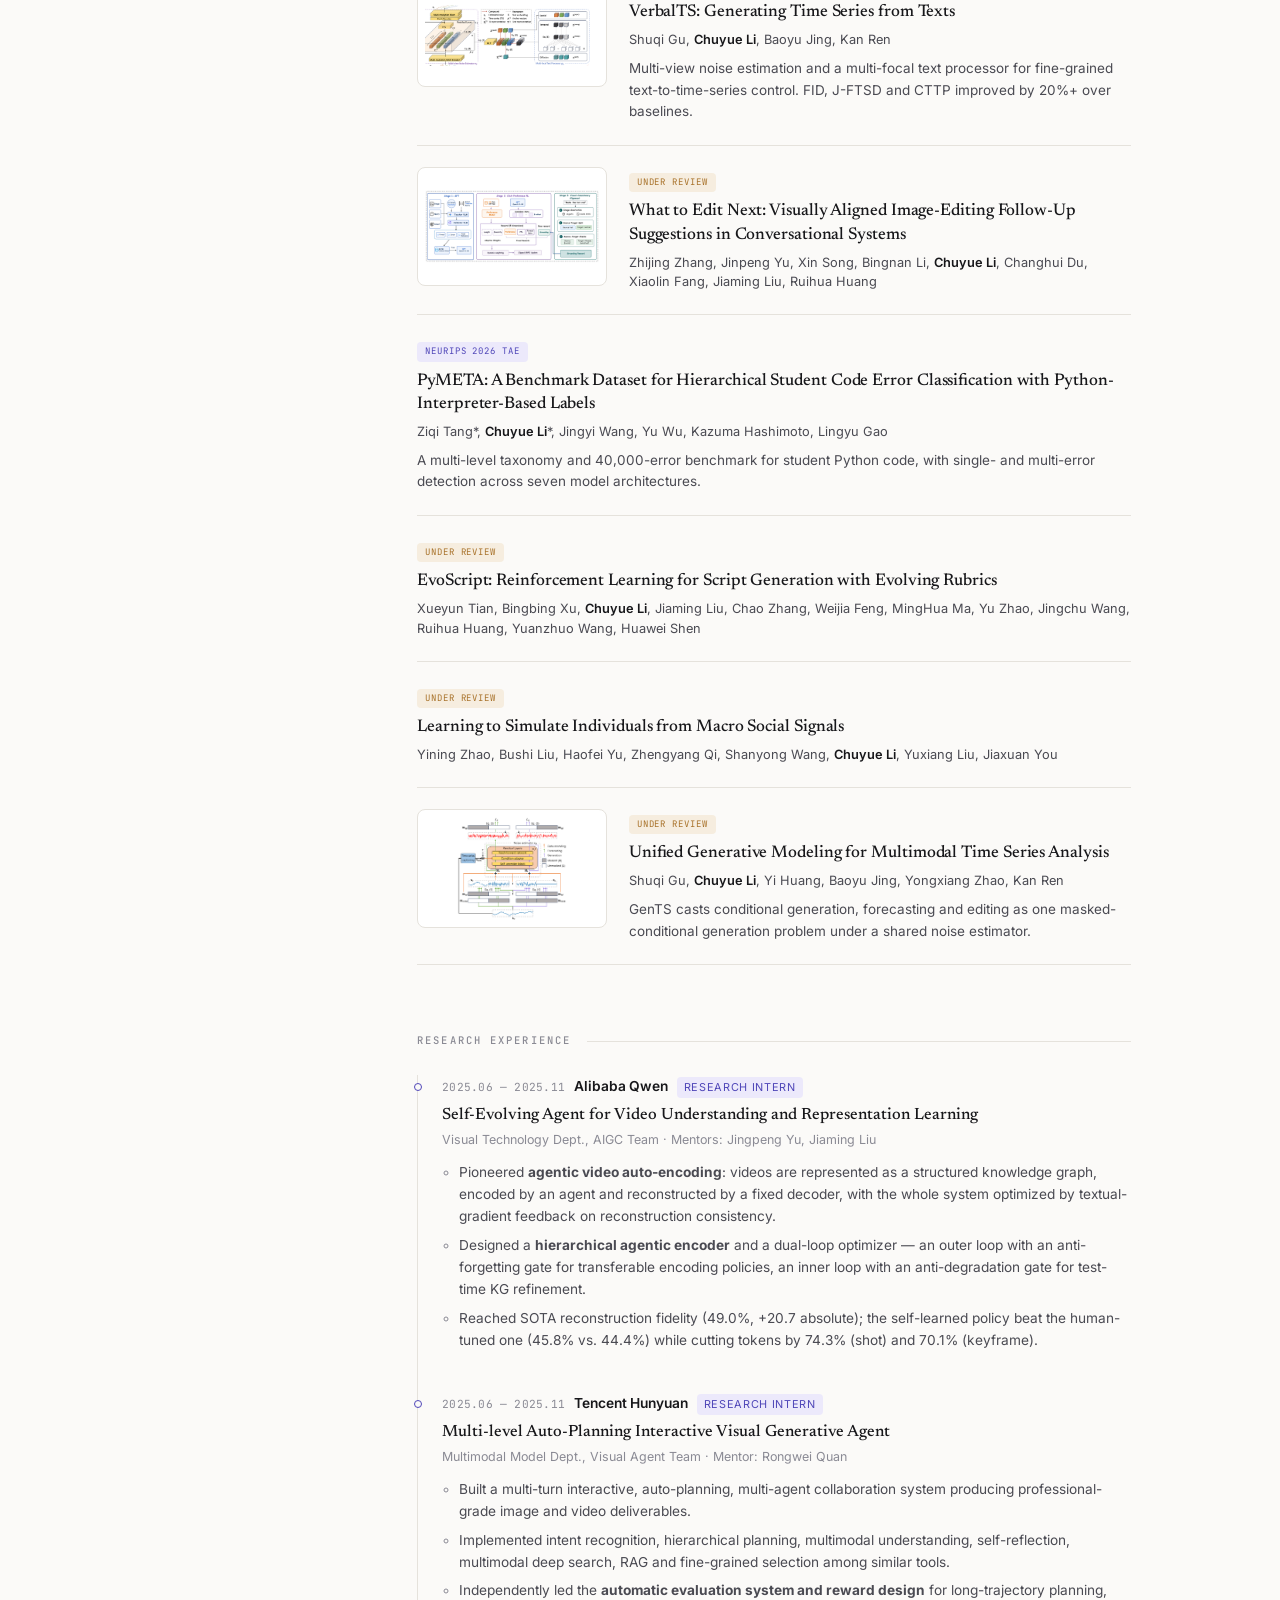
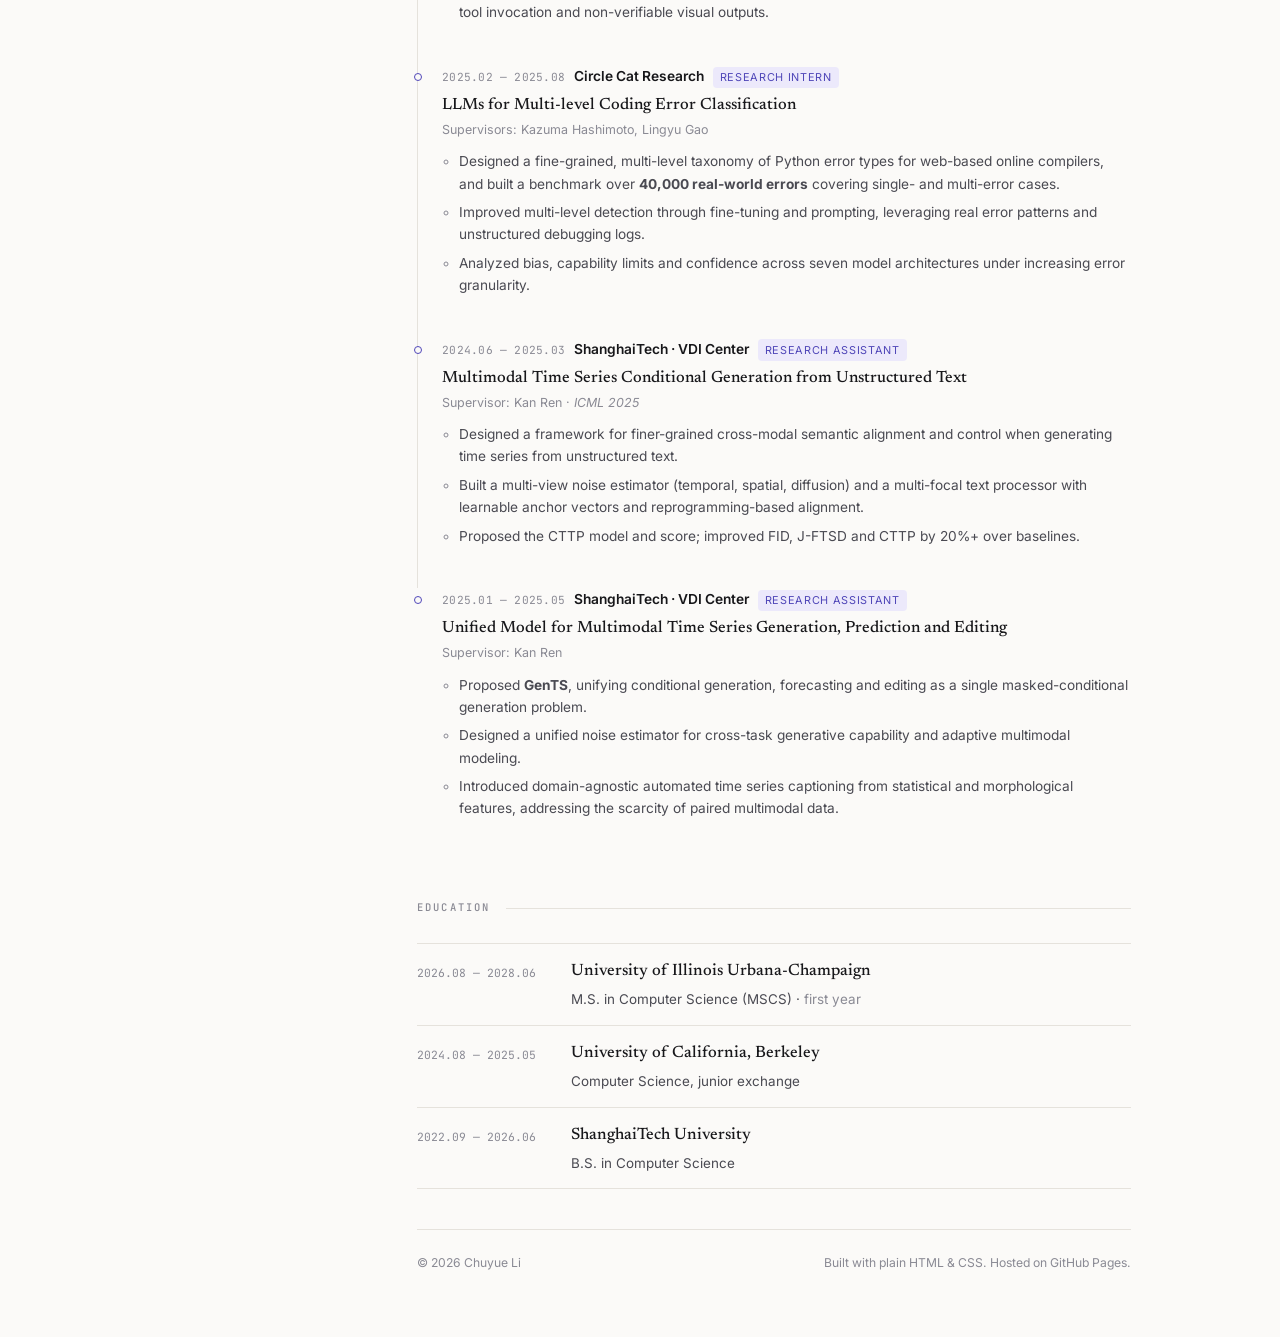
==== commit 2a1d8e6d: "Add EvoScript manuscript Co-Authored-By: Claude Opus 5 (1M context) <noreply@anthropic.com>" ====
--- a/index.html
+++ b/index.html
@@ -200,6 +200,14 @@
         <li class="pub no-fig">
           <div class="pub-body">
             <span class="pub-tag pending">Under review</span>
+            <h3>EvoScript: Reinforcement Learning for Script Generation with Evolving Rubrics</h3>
+            <p class="authors">Xueyun Tian, Bingbing Xu, <b>Chuyue Li</b>, Jiaming Liu, Chao Zhang, Weijia Feng, MingHua Ma, Yu Zhao, Jingchu Wang, Ruihua Huang, Yuanzhuo Wang, Huawei Shen</p>
+          </div>
+        </li>
+
+        <li class="pub no-fig">
+          <div class="pub-body">
+            <span class="pub-tag pending">Under review</span>
             <h3>Learning to Simulate Individuals from Macro Social Signals</h3>
             <p class="authors">Yining Zhao, Bushi Liu, Haofei Yu, Zhengyang Qi, Shanyong Wang, <b>Chuyue Li</b>, Yuxiang Liu, Jiaxuan You</p>
           </div>
